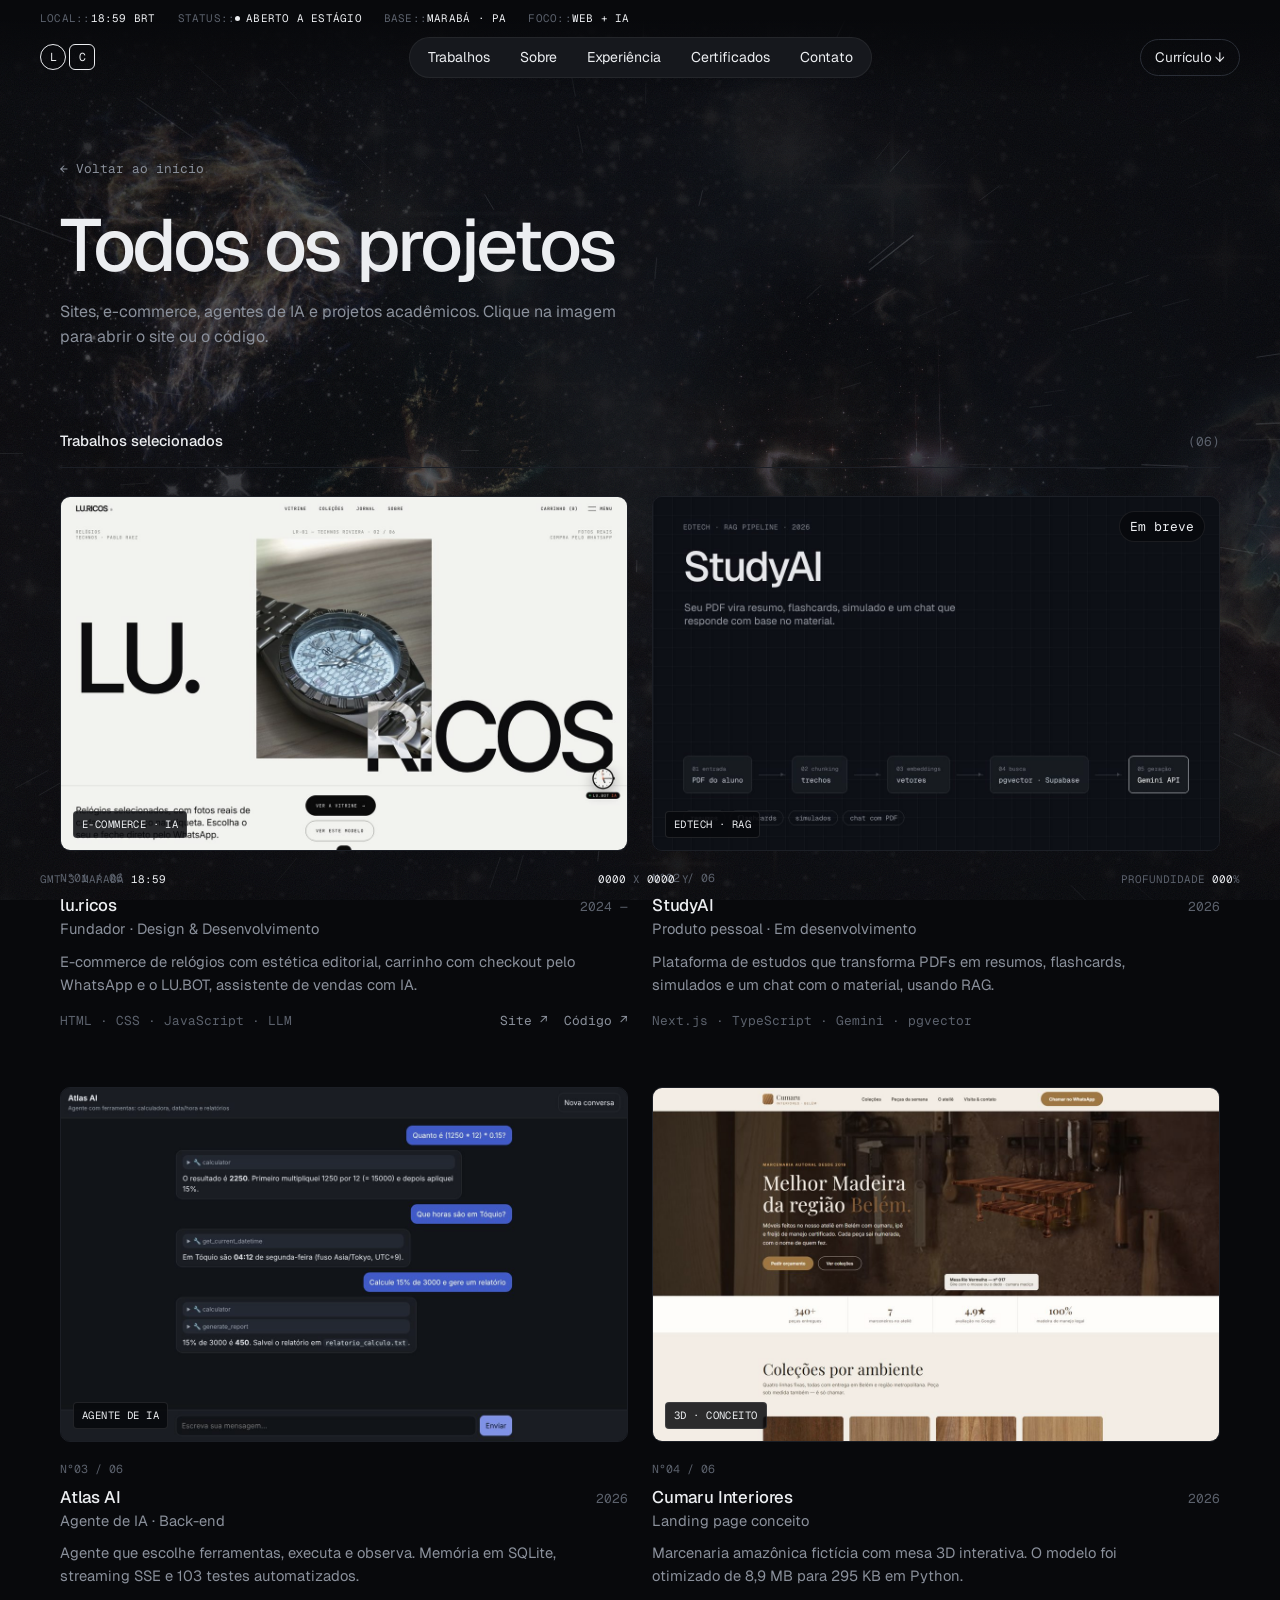
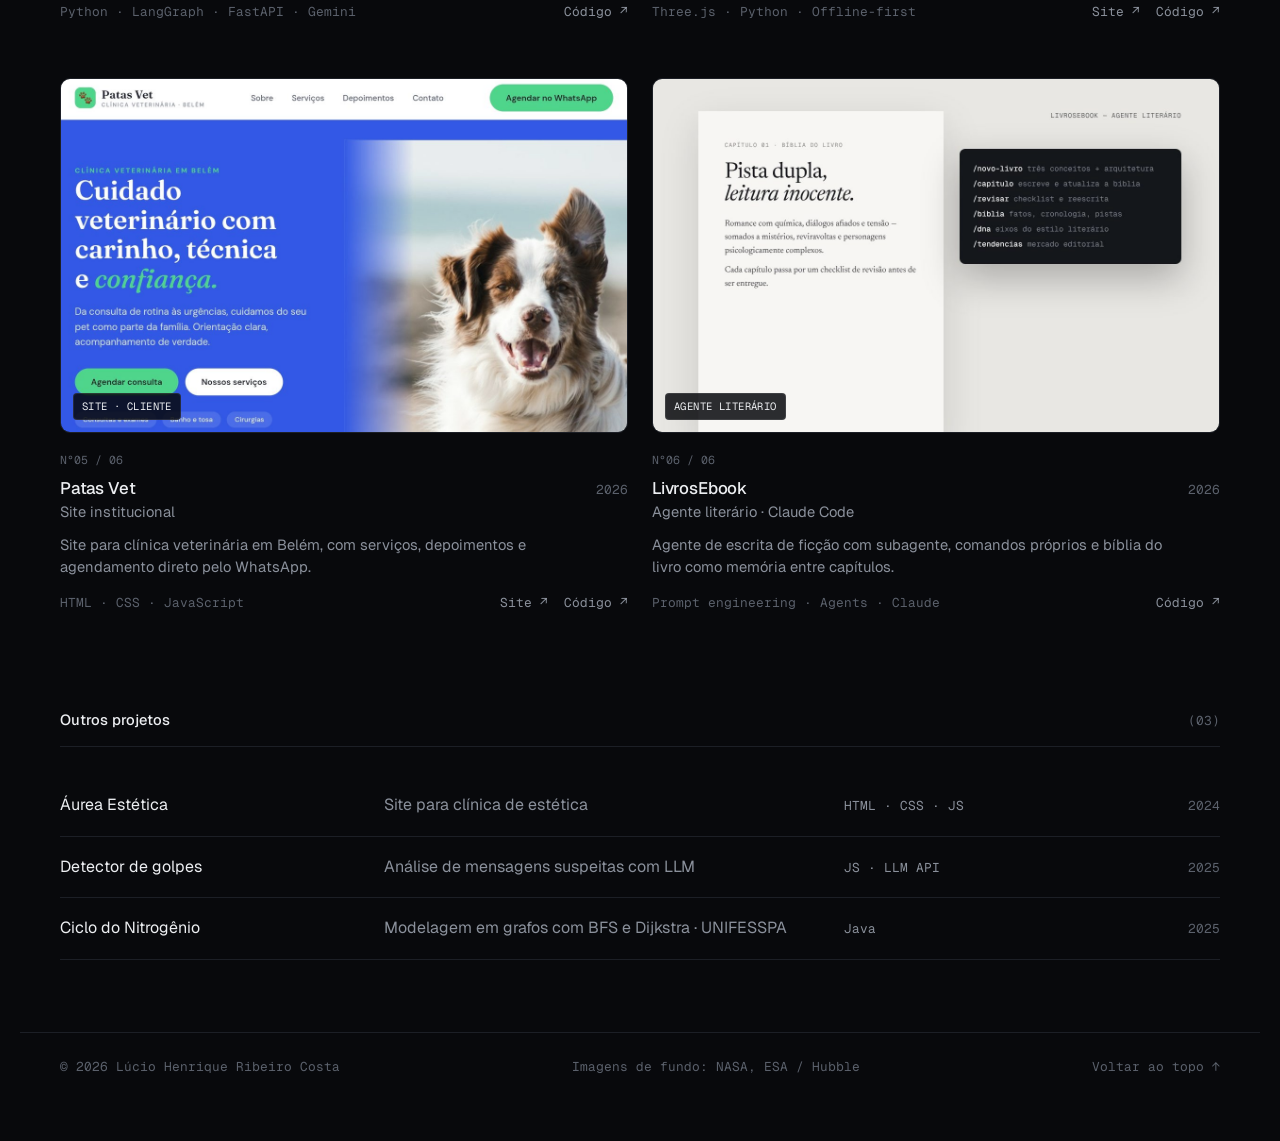
==== projetos.html @ 03fef36a "Vitrine de trabalhos em profundidade, página Todos os projetos e Sobre mais pessoal A seção de traba" ====
<!doctype html>
<html lang="pt-BR">
<head>
  <meta charset="utf-8" />
  <meta name="viewport" content="width=device-width, initial-scale=1" />
  <title>Todos os projetos — Lúcio Costa</title>
  <meta name="description" content="Todos os projetos de Lúcio Costa: sites, e-commerce, agentes de IA e projetos acadêmicos." />
  <meta property="og:title" content="Lúcio Costa — Desenvolvedor Web & IA" />
  <meta property="og:description" content="Produtos web com IA, de lojas virtuais a agentes inteligentes." />
  <meta property="og:image" content="assets/projects/luricos.jpg" />
  <meta name="theme-color" content="#08090c" />
  <link rel="icon" href="assets/favicon.svg" type="image/svg+xml" />
  <link rel="apple-touch-icon" href="assets/apple-touch-icon.png" />
  <link rel="preconnect" href="https://fonts.googleapis.com" />
  <link rel="preconnect" href="https://fonts.gstatic.com" crossorigin />
  <link href="https://fonts.googleapis.com/css2?family=Geist:wght@400;500;600&family=Geist+Mono:wght@400;500&display=swap" rel="stylesheet" />
  <link rel="stylesheet" href="style.css" />
</head>
<body>
  <div class="sky" aria-hidden="true">
    <canvas id="stars"></canvas>
    <div class="space" id="space"></div>
    <div class="veil"></div>
    <div class="grain"></div>
  </div>

  <header class="top">
    <div class="hud-bar mono" aria-hidden="true">
      <span><i>LOCAL::</i><b class="js-clock">--:--</b> BRT</span>
      <span><i>STATUS::</i><b>ABERTO A ESTÁGIO</b></span>
      <span class="hide-sm"><i>BASE::</i><b>MARABÁ · PA</b></span>
      <span class="hide-sm"><i>FOCO::</i><b>WEB + IA</b></span>
    </div>
    <div class="top-row">
      <a href="index.html" class="brand" aria-label="Lúcio Costa, início"><span>L</span><span>C</span></a>
      <nav class="nav" aria-label="Principal">
        <a href="index.html#trabalhos" data-roll="Trabalhos">Trabalhos</a>
        <a href="index.html#sobre" data-roll="Sobre">Sobre</a>
        <a href="index.html#experiencia" data-roll="Experiência">Experiência</a>
        <a href="index.html#certificados" data-roll="Certificados">Certificados</a>
        <a href="index.html#contato" data-roll="Contato">Contato</a>
      </nav>
      <a class="cta-pill" href="assets/curriculo-lucio-costa.pdf" download>Currículo ↓</a>
      <button class="menu-btn" aria-label="Abrir menu" aria-expanded="false"><span></span><span></span></button>
    </div>
  </header>

  <div class="hud-foot mono" aria-hidden="true">
    <span>GMT-3 MARABÁ <b class="js-clock">--:--</b></span>
    <span><b id="cx">0000</b> X <b id="cy">0000</b> Y</span>
    <span>PROFUNDIDADE <b id="depth">000</b>%</span>
  </div>

  <main id="topo">
    <section class="wrap page-head">
      <a class="back mono" href="index.html#trabalhos">← Voltar ao início</a>
      <h1 class="page-title" data-scramble>Todos os projetos</h1>
      <p class="page-intro">Sites, e-commerce, agentes de IA e projetos acadêmicos. Clique na imagem para abrir o site ou o código.</p>
    </section>

    <section class="wrap section">
      <div class="label"><h2 data-scramble>Trabalhos selecionados</h2><span class="mono count" id="work-count"></span></div>
      <div class="work" id="work"></div>

      <div class="label sub"><h2 data-scramble>Outros projetos</h2><span class="mono count" id="other-count"></span></div>
      <ul class="rows" id="other"></ul>
    </section>
  </main>

  <footer class="wrap footer mono">
    <span>© <span id="year"></span> Lúcio Henrique Ribeiro Costa</span>
    <span>Imagens de fundo: NASA, ESA / Hubble</span>
    <a href="#topo">Voltar ao topo ↑</a>
  </footer>

  <div class="cursor mono" aria-hidden="true">Ver projeto ↗</div>

  <script src="icons.js"></script>
  <script src="data.js"></script>
  <script src="script.js"></script>
</body>
</html>
---- style.css ----
:root {
  --bg: #08090c;
  --surface: #0f1116;
  --line: #1c1f26;
  --line-2: #2a2e37;
  --text: #eceef1;
  --muted: #8a909b;
  --dim: #5b616c;
  --sans: "Geist", "Inter", system-ui, sans-serif;
  --mono: "Geist Mono", ui-monospace, monospace;
  --wrap: 1240px;
  --pad: clamp(16px, 4vw, 40px);
  --ease: cubic-bezier(0.2, 0.7, 0.2, 1);
}

* { box-sizing: border-box; margin: 0; padding: 0; }
html { scroll-behavior: smooth; overflow-x: clip; }
body {
  background: var(--bg);
  color: var(--text);
  font-family: var(--sans);
  font-size: 16px;
  line-height: 1.55;
  -webkit-font-smoothing: antialiased;
  text-rendering: optimizeLegibility;
}
img { display: block; max-width: 100%; }
a { color: inherit; text-decoration: none; }
button { font: inherit; color: inherit; background: none; border: 0; cursor: pointer; }
ul { list-style: none; }
::selection { background: var(--text); color: var(--bg); }
:focus-visible { outline: 1px solid var(--text); outline-offset: 4px; border-radius: 4px; }

.mono { font-family: var(--mono); font-size: 0.8rem; letter-spacing: 0; }
.muted { color: var(--muted); }
.wrap { width: 100%; max-width: var(--wrap); margin: 0 auto; padding-left: var(--pad); padding-right: var(--pad); }

/* ---------- Fundo: nebulosa NASA + estrelas ---------- */
.sky { position: fixed; inset: 0; z-index: -1; pointer-events: none; contain: strict; transform: translateZ(0); }
.space { position: absolute; inset: 0; overflow: hidden; }
.space img {
  position: absolute; left: 0; top: 0; max-width: none; opacity: 0;
  transform-origin: 0 0; will-change: transform, opacity; backface-visibility: hidden;
  -webkit-mask-image: radial-gradient(closest-side, #000 45%, transparent 100%);
  mask-image: radial-gradient(closest-side, #000 45%, transparent 100%);
}
.space img.full { -webkit-mask-image: none; mask-image: none; }
.veil {
  position: absolute; inset: 0;
  background:
    radial-gradient(ellipse 120% 90% at 50% 50%, transparent 30%, rgba(8, 9, 12, 0.7) 100%),
    rgba(8, 9, 12, 0.42);
}
#stars { position: absolute; inset: 0; width: 100%; height: 100%; }

/* ---------- Topo (HUD + navegação em pílula) ---------- */
.top {
  position: sticky; top: 0; z-index: 40;
  padding: 10px var(--pad) 14px;
  background: linear-gradient(var(--bg) 20%, rgba(8, 9, 12, 0));
  transition: background 0.3s;
}
.top.scrolled { background: rgba(8, 9, 12, 0.94); border-bottom: 1px solid var(--line); }
.hud-bar { display: flex; gap: 22px; font-size: 0.68rem; letter-spacing: 0.02em; margin-bottom: 10px; }
.hud-bar i, .hud-foot i { font-style: normal; color: var(--dim); }
.hud-bar b, .hud-foot b { font-weight: 400; color: var(--text); }
.hud-bar span:nth-child(2) b::before { content: ""; display: inline-block; width: 5px; height: 5px; border-radius: 50%; background: var(--text); margin-right: 6px; vertical-align: 1px; animation: hud-pulse 2s infinite; }
@keyframes hud-pulse { 50% { opacity: 0.25; } }
.top-row { display: grid; grid-template-columns: 1fr auto 1fr; align-items: center; }
.brand { display: inline-flex; gap: 3px; justify-self: start; }
.brand span {
  width: 26px; height: 26px; display: grid; place-items: center; border: 1px solid var(--text); border-radius: 50%;
  font-family: var(--mono); font-size: 0.72rem; transition: background 0.25s, color 0.25s;
}
.brand span:last-child { border-radius: 6px; }
.brand:hover span { background: var(--text); color: var(--bg); }
.nav {
  display: flex; gap: 2px; padding: 4px; border-radius: 999px;
  background: #16181d; border: 1px solid rgba(247, 247, 247, 0.06); font-size: 0.88rem;
}
.nav a {
  position: relative; display: block; overflow: hidden; padding: 7px 14px; border-radius: 999px; line-height: 1.2;
  color: var(--text); transition: opacity 0.25s, background 0.25s;
}
.nav a.active { background: rgba(247, 247, 247, 0.08); }
/* outros links esmaecem; o texto rola para cima no hover */
@media (hover: hover) and (pointer: fine) {
  .nav:hover a:not(:hover) { opacity: 0.4; }
  .nav a::after {
    content: attr(data-roll); position: absolute; left: 14px; top: 100%; transition: transform 0.35s var(--ease);
  }
  .nav a > span { display: inline-block; transition: transform 0.35s var(--ease); }
  .nav a:hover > span { transform: translateY(-140%); }
  .nav a:hover::after { transform: translateY(-136%); }
}
.cta-pill {
  justify-self: end; font-size: 0.85rem; padding: 7px 14px; border-radius: 999px;
  border: 1px solid var(--line-2); color: var(--text); transition: transform 0.2s cubic-bezier(.5, 1, .89, 1), background 0.2s, color 0.2s;
}
.cta-pill:hover { background: var(--text); color: var(--bg); }
.cta-pill:active { transform: scale(0.97); }
.menu-btn { display: none; justify-self: end; width: 32px; height: 32px; position: relative; }
.menu-btn span { position: absolute; left: 6px; right: 6px; height: 1px; background: var(--text); transition: transform 0.3s var(--ease); }
.menu-btn span:first-child { top: 12px; } .menu-btn span:last-child { top: 19px; }
.menu-open .menu-btn span:first-child { transform: translateY(3.5px) rotate(45deg); }
.menu-open .menu-btn span:last-child { transform: translateY(-3.5px) rotate(-45deg); }

/* Rodapé HUD fixo: relógio, posição do cursor, profundidade do scroll */
.hud-foot {
  position: fixed; left: 0; right: 0; bottom: 0; z-index: 30; pointer-events: none;
  display: flex; justify-content: space-between; padding: 12px var(--pad);
  font-size: 0.68rem; color: var(--dim);
}
.hud-foot b { font-variant-numeric: tabular-nums; }

/* Grão de filme */
.grain {
  position: absolute; inset: -10%; opacity: 0.06; pointer-events: none; will-change: transform;
  background-image: url("data:image/svg+xml,%3Csvg xmlns='http://www.w3.org/2000/svg' width='160' height='160'%3E%3Cfilter id='n'%3E%3CfeTurbulence type='fractalNoise' baseFrequency='.85' numOctaves='2' stitchTiles='stitch'/%3E%3C/filter%3E%3Crect width='100%25' height='100%25' filter='url(%23n)'/%3E%3C/svg%3E");
  animation: grain-jump 0.9s steps(6) infinite;
}
@keyframes grain-jump {
  0% { transform: translate(0, 0); } 20% { transform: translate(-4%, 3%); } 40% { transform: translate(3%, -4%); }
  60% { transform: translate(-2%, 5%); } 80% { transform: translate(5%, 1%); } 100% { transform: translate(0, 0); }
}

/* ---------- Hero ---------- */
.hero {
  min-height: calc(100vh - 90px); display: grid; align-content: space-between;
  grid-template-columns: 1fr minmax(180px, 260px); grid-template-areas: "intro intro" "copy photo";
  column-gap: clamp(32px, 6vw, 96px); row-gap: 48px; padding-top: 24px; padding-bottom: 96px;
}
.hero-copy { grid-area: copy; align-self: end; }
.hero-photo {
  grid-area: photo; align-self: end; position: relative; margin: 0;
  aspect-ratio: 4 / 5; border-radius: 10px; overflow: hidden; border: 1px solid var(--line-2); background: var(--surface);
}
.hero-photo img { width: 100%; height: 100%; object-fit: cover; object-position: 50% 30%; transition: transform 1.2s var(--ease); }
.hero-photo:hover img { transform: scale(1.03); }
.hero-photo figcaption {
  position: absolute; left: 0; right: 0; bottom: 0; display: flex; justify-content: space-between;
  padding: 28px 14px 12px; font-size: 0.66rem; letter-spacing: 0.04em; color: var(--text);
  background: linear-gradient(transparent, rgba(8, 9, 12, 0.75));
}
.eyebrow { color: var(--muted); margin-bottom: 28px; }
.intro { grid-area: intro; display: grid; grid-template-columns: 1fr 1fr 1.4fr; gap: 24px; padding-top: 24px; font-size: 0.78rem; line-height: 1.6; color: var(--muted); }
.intro p:first-child { color: var(--text); }
.hero-title {
  font-size: clamp(2.1rem, 5vw, 4.1rem); line-height: 1.06; letter-spacing: -0.035em; font-weight: 500;
  max-width: 17ch;
}
.hero-title .muted { display: inline; }
.hero-meta { display: flex; flex-wrap: wrap; align-items: center; gap: 10px 28px; margin-top: 44px; font-size: 0.92rem; }
.hero-meta a { color: var(--muted); transition: color 0.2s; }
.hero-meta a:hover { color: var(--text); }
.status { display: inline-flex; align-items: center; gap: 10px; }
.status i { width: 7px; height: 7px; border-radius: 50%; background: var(--text); box-shadow: 0 0 0 0 rgba(236, 238, 241, 0.5); animation: ping 2.4s infinite; }
@keyframes ping { 70% { box-shadow: 0 0 0 8px rgba(236, 238, 241, 0); } 100% { box-shadow: 0 0 0 0 rgba(236, 238, 241, 0); } }

/* ---------- Vitrine de trabalhos (scroll em profundidade) ---------- */
.showcase { padding-top: 72px; }
.label-link { color: var(--muted); transition: color 0.2s; }
.label-link:hover { color: var(--text); }
.sc-track { position: relative; height: calc(var(--n, 6) * 75vh + 25vh); }
.sc-stage {
  position: sticky; top: 0; height: 100vh; height: 100svh; overflow: hidden;
  display: grid; grid-template-rows: 1fr auto auto; padding: 96px 0 56px;
}
.sc-cards { position: relative; perspective: 1400px; perspective-origin: 50% 45%; min-height: 0; }
.sc-card {
  position: absolute; left: 50%; top: 50%; display: block;
  width: min(64vw, 900px, calc((100svh - 430px) * 1.6)); aspect-ratio: 16 / 10;
  border-radius: 12px; overflow: hidden; border: 1px solid var(--line-2); background: var(--surface);
  box-shadow: 0 40px 80px -30px rgba(0, 0, 0, 0.8);
  will-change: transform, opacity; backface-visibility: hidden; transform-style: preserve-3d;
}
.sc-card img { width: 100%; height: 100%; object-fit: cover; }
.sc-card .chip {
  position: absolute; left: 12px; bottom: 12px; padding: 4px 8px; border-radius: 4px; font-size: 0.66rem; letter-spacing: 0.04em;
  background: rgba(8, 9, 12, 0.85); color: var(--text); border: 1px solid rgba(255, 255, 255, 0.1);
}
.sc-card .badge {
  position: absolute; right: 12px; top: 12px; padding: 5px 10px; border-radius: 999px;
  background: rgba(8, 9, 12, 0.85); border: 1px solid rgba(255, 255, 255, 0.08); color: var(--text);
}
.sc-card[data-cursor] { cursor: none; }
.sc-info { display: grid; justify-items: center; text-align: center; gap: 6px; padding-top: 28px; max-width: 640px; }
.sc-info.swap > * { animation: sc-in 0.55s var(--ease) both; }
.sc-info.swap > :nth-child(2) { animation-delay: 0.04s; }
.sc-info.swap > :nth-child(3) { animation-delay: 0.08s; }
.sc-info.swap > :nth-child(4) { animation-delay: 0.12s; }
.sc-info.swap > :nth-child(5) { animation-delay: 0.16s; }
@keyframes sc-in { from { opacity: 0; transform: translateY(10px); } }
.sc-index { color: var(--dim); font-size: 0.72rem; }
.sc-title { font-size: clamp(1.6rem, 3.4vw, 2.4rem); font-weight: 500; letter-spacing: -0.03em; line-height: 1.1; }
.sc-role { color: var(--muted); font-size: 0.95rem; }
.sc-desc { color: var(--muted); font-size: 0.92rem; max-width: 52ch; }
.sc-foot { display: flex; flex-wrap: wrap; justify-content: center; gap: 8px 20px; margin-top: 6px; }
.sc-tags { color: var(--dim); }
.sc-bar { display: grid; grid-template-columns: 1fr auto 1fr; align-items: center; gap: 16px; padding-top: 24px; }
.sc-count { color: var(--dim); }
.sc-count b { color: var(--text); font-weight: 400; }
.sc-dots { display: flex; gap: 8px; }
.sc-dots button { width: 22px; height: 3px; border-radius: 2px; background: var(--line-2); transition: background 0.3s, width 0.3s var(--ease); }
.sc-dots button[aria-selected="true"] { background: var(--text); width: 36px; }
.sc-dots button:hover { background: var(--muted); }
.sc-all {
  justify-self: end; display: inline-flex; align-items: center; gap: 8px; padding: 10px 18px; border-radius: 999px;
  background: var(--text); color: var(--bg); font-size: 0.88rem; font-weight: 500;
  transition: transform 0.2s cubic-bezier(.5, 1, .89, 1), background 0.2s;
}
.sc-all:hover { background: #fff; }
.sc-all:hover span { transform: translateX(3px); }
.sc-all span { transition: transform 0.25s var(--ease); }
.sc-all:active { transform: scale(0.97); }

/* ---------- Página Todos os projetos ---------- */
.page-head { padding-top: 64px; padding-bottom: 8px; }
.back { color: var(--muted); transition: color 0.2s; }
.back:hover { color: var(--text); }
.page-title { font-size: clamp(2.4rem, 6vw, 4.6rem); font-weight: 500; letter-spacing: -0.04em; line-height: 1; margin: 28px 0 18px; }
.page-intro { color: var(--muted); max-width: 52ch; }

/* ---------- Seções ---------- */
.section { padding-top: 72px; padding-bottom: 72px; }
.label { display: flex; justify-content: space-between; align-items: baseline; padding-bottom: 14px; border-bottom: 1px solid var(--line); margin-bottom: 28px; }
.label h2 { font-size: 0.92rem; font-weight: 500; }
.label .count { color: var(--dim); }
.label.sub { margin-top: 96px; }

/* ---------- Trabalhos ---------- */
.work { display: grid; grid-template-columns: repeat(2, 1fr); gap: 56px 24px; }
.project { display: block; }
.thumb[data-cursor] { cursor: none; }

.thumb {
  position: relative; display: block; aspect-ratio: 16 / 10; overflow: hidden; border-radius: 10px;
  background: var(--surface); border: 1px solid var(--line);
}
.thumb img { width: 100%; height: 100%; object-fit: cover; transition: transform 0.9s var(--ease), filter 0.6s; filter: saturate(0.85); }
.project:hover .thumb img { transform: scale(1.035); filter: saturate(1); }
.thumb .badge {
  position: absolute; right: 14px; top: 14px; padding: 5px 10px; border-radius: 999px;
  background: rgba(8, 9, 12, 0.85);
  border: 1px solid rgba(255, 255, 255, 0.08); color: var(--text);
}
.p-head { display: flex; justify-content: space-between; align-items: baseline; gap: 16px; margin-top: 18px; }
.p-index { display: block; color: var(--dim); font-size: 0.72rem; margin-top: 18px; }
.p-index + .p-head { margin-top: 6px; }
.p-head h3 { font-size: 1.05rem; font-weight: 500; letter-spacing: -0.01em; }
.p-head .mono { color: var(--dim); white-space: nowrap; }
.p-role { color: var(--muted); font-size: 0.92rem; }
.p-desc { color: var(--muted); font-size: 0.92rem; margin-top: 10px; max-width: 52ch; }
.thumb .chip {
  position: absolute; left: 12px; bottom: 12px; padding: 4px 8px; border-radius: 4px; font-size: 0.66rem; letter-spacing: 0.04em;
  background: rgba(8, 9, 12, 0.85); color: var(--text); border: 1px solid rgba(255, 255, 255, 0.1);
}
.p-foot { display: flex; flex-wrap: wrap; justify-content: space-between; gap: 10px; margin-top: 14px; }
.p-tags { color: var(--dim); }
.p-links { display: flex; gap: 16px; }
.p-links a { color: var(--muted); transition: color 0.2s; cursor: pointer; }
.p-links a:hover { color: var(--text); }

/* Cursor que acompanha o mouse nas miniaturas */
.cursor {
  position: fixed; left: 0; top: 0; z-index: 60; pointer-events: none;
  padding: 8px 14px; border-radius: 999px; background: var(--text); color: var(--bg);
  transform: translate(-50%, -50%) scale(0.4); opacity: 0; transition: opacity 0.2s, transform 0.25s var(--ease);
}
.cursor.on { opacity: 1; transform: translate(-50%, -50%) scale(1); }

/* ---------- Listas em linhas ---------- */
.rows li { border-bottom: 1px solid var(--line); }
.row {
  display: grid; grid-template-columns: 1.1fr 1.6fr 1fr 80px; gap: 24px; align-items: baseline;
  padding: 18px 0; transition: padding 0.3s var(--ease), color 0.2s;
}
.row > :not(:first-child) { color: var(--muted); }
.row .mono:last-child { text-align: right; color: var(--dim); }
.rows li:hover .row { padding-left: 10px; }
.rows li:hover .row > :first-child { color: #fff; }

.timeline .row { grid-template-columns: 160px 1.4fr 1fr; }
.timeline .row > :first-child { color: var(--dim); }
.timeline .row > :nth-child(2) { color: var(--text); }
.timeline .row > :last-child { text-align: right; }
.timeline li.open .row > :nth-child(2) { color: var(--muted); }
.timeline li.open { border-bottom-style: dashed; border-bottom-color: var(--line-2); }
.timeline li.open .row > :first-child::before { content: ""; display: inline-block; width: 6px; height: 6px; margin-right: 10px; border-radius: 50%; border: 1px solid var(--text); vertical-align: 1px; }

/* ---------- Sobre ---------- */
.about-grid { display: grid; grid-template-columns: 5fr 7fr; gap: clamp(32px, 6vw, 96px); align-items: start; }
.about-photo { position: sticky; top: 96px; border-radius: 10px; overflow: hidden; border: 1px solid var(--line); aspect-ratio: 4 / 5; }
.about-photo img { width: 100%; height: 100%; object-fit: cover; object-position: 50% 18%; transition: transform 1s var(--ease); }
.about-photo:hover img { transform: scale(1.02); }
.about-text p { color: var(--muted); max-width: 58ch; }
.about-text p + p { margin-top: 16px; }
.about-text .lede { color: var(--text); font-size: clamp(1.3rem, 2.4vw, 1.75rem); line-height: 1.3; letter-spacing: -0.02em; margin-bottom: 28px; max-width: 26ch; }
.stack { display: grid; gap: 36px; }
.stack-group { display: grid; grid-template-columns: 200px 1fr; gap: 24px; align-items: start; }
.stack-group h3 { font-family: var(--mono); font-size: 0.8rem; font-weight: 400; color: var(--dim); padding-top: 14px; }
.tools { display: grid; grid-template-columns: repeat(auto-fill, minmax(150px, 1fr)); gap: 10px; }
.tool {
  display: flex; align-items: center; gap: 12px; padding: 12px 14px; border-radius: 10px;
  border: 1px solid var(--line); background: rgba(15, 17, 22, 0.85);
  font-size: 0.9rem; line-height: 1.25; transition: border-color 0.25s, transform 0.25s var(--ease), background 0.25s;
}
.tool:hover { border-color: var(--line-2); background: rgba(22, 25, 32, 0.8); transform: translateY(-2px); }
.tool svg { width: 22px; height: 22px; flex: none; color: var(--c, var(--text)); }
.tool svg[stroke] { color: var(--muted); }
.tool:hover svg[stroke] { color: var(--text); }

/* ---------- Fora do código ---------- */
.life-intro { display: grid; grid-template-columns: 5fr 7fr; gap: clamp(32px, 6vw, 96px); margin-bottom: 40px; }
.life-intro .lede { color: var(--text); font-size: clamp(1.3rem, 2.4vw, 1.75rem); line-height: 1.3; letter-spacing: -0.02em; max-width: 18ch; }
.life-text p { color: var(--muted); max-width: 58ch; }
.life-text p + p { margin-top: 14px; }
.hobbies { display: flex; flex-wrap: wrap; gap: 8px; margin-top: 24px; }
.hobbies li { padding: 5px 12px; border: 1px solid var(--line-2); border-radius: 999px; color: var(--text); font-size: 0.75rem; }
.life-grid { display: grid; grid-template-columns: repeat(12, 1fr); grid-auto-rows: clamp(220px, 26vw, 380px); gap: 16px; }
.life-card { position: relative; margin: 0; border-radius: 10px; overflow: hidden; border: 1px solid var(--line); background: var(--surface); }
.life-card img { width: 100%; height: 100%; object-fit: cover; transition: transform 1.1s var(--ease); }
.life-card:hover img { transform: scale(1.03); }
.life-card figcaption {
  position: absolute; left: 0; right: 0; bottom: 0; padding: 64px 16px 14px; font-size: 0.9rem; line-height: 1.35;
  background: linear-gradient(rgba(8, 9, 12, 0), rgba(8, 9, 12, 0.7) 45%, rgba(8, 9, 12, 0.92));
  text-shadow: 0 1px 8px rgba(0, 0, 0, 0.5);
}
.life-card figcaption .mono { display: block; font-size: 0.66rem; letter-spacing: 0.04em; color: #b9bec7; margin-bottom: 4px; }
.life-card.family { grid-column: span 7; }
.life-card.family img { object-position: 50% 35%; }
.life-card.volei { grid-column: span 5; }
.life-card.volei img { object-position: 40% 40%; }
.life-card.turma { grid-column: span 7; }
.life-card.turma img { object-position: 50% 62%; }
.life-quote {
  grid-column: span 5; margin: 0; padding: 48px 32px; border-radius: 10px; border: 1px solid var(--line);
  background: radial-gradient(ellipse at 50% 40%, #151922, rgba(15, 17, 22, 0.9) 70%);
  position: relative; overflow: hidden; display: grid; place-items: center; text-align: center;
}
.life-quote::before {
  content: "\201C"; position: absolute; left: 50%; top: -0.12em; transform: translateX(-50%);
  font-family: "Newsreader", Georgia, serif; font-style: italic; font-size: 13rem; line-height: 1;
  color: rgba(236, 238, 241, 0.06); pointer-events: none;
}
.life-quote .mono { position: absolute; top: 20px; left: 0; right: 0; font-size: 0.66rem; letter-spacing: 0.06em; color: var(--dim); }
.life-quote p {
  position: relative; font-family: "Newsreader", Georgia, serif; font-style: italic; font-weight: 400;
  font-size: clamp(1.6rem, 2.7vw, 2.45rem); line-height: 1.15; letter-spacing: -0.015em; max-width: 16ch;
}
.life-quote p em { display: block; margin-top: 0.3em; color: #fff; }
.t-logo { display: inline-block; width: 30px; height: 30px; border-radius: 50%; margin-right: 12px; vertical-align: -9px; }

/* ---------- Certificados ---------- */
.tabs { display: flex; gap: 24px; margin-bottom: 8px; }
.tab { color: var(--dim); padding: 6px 0; position: relative; transition: color 0.2s; }
.tab::after { content: ""; position: absolute; left: 0; right: 0; bottom: 0; height: 1px; background: var(--text); transform: scaleX(0); transform-origin: left; transition: transform 0.35s var(--ease); }
.tab:hover { color: var(--muted); }
.tab.active { color: var(--text); }
.tab.active::after { transform: scaleX(1); }
.tab sup { color: var(--dim); margin-left: 3px; }
.certs .row { grid-template-columns: 2fr 1fr 120px; animation: fade 0.4s var(--ease) both; }
.certs .row a { color: var(--text); }
.certs .row a:hover { text-decoration: underline; text-underline-offset: 4px; }
.certs li.empty { border-bottom-style: dashed; border-bottom-color: var(--line-2); }
.certs li.empty .row > * { color: var(--dim); }
@keyframes fade { from { opacity: 0; transform: translateY(6px); } }

/* ---------- Manifesto (as estrelas entram em dobra aqui) ---------- */
.manifesto { position: relative; min-height: 120vh; display: grid; place-items: center; padding: 120px var(--pad); text-align: center; }
.m-big { font-size: clamp(2.6rem, 9vw, 7.5rem); line-height: 0.95; letter-spacing: -0.04em; font-weight: 600; text-transform: uppercase; }
.m-notes { position: absolute; inset: 0; pointer-events: none; font-size: 0.82rem; color: var(--muted); text-align: left; }
.m-notes li { position: absolute; }
.m-notes li:nth-child(1) { left: 12%; top: 22%; }
.m-notes li:nth-child(2) { right: 10%; top: 38%; }
.m-notes li:nth-child(3) { left: 18%; bottom: 20%; }

/* ---------- Contato ---------- */
.contact { padding-top: 140px; padding-bottom: 120px; }
.contact-title { font-size: clamp(2rem, 5vw, 3.8rem); line-height: 1.06; letter-spacing: -0.035em; font-weight: 500; }
.mail { display: flex; flex-wrap: wrap; align-items: center; gap: 16px; margin-top: 44px; }
.mail-link { font-size: clamp(1.15rem, 2.6vw, 1.6rem); border-bottom: 1px solid var(--line-2); padding-bottom: 4px; transition: border-color 0.2s; }
.mail-link:hover { border-color: var(--text); }
.copy { color: var(--muted); border: 1px solid var(--line-2); border-radius: 999px; padding: 6px 14px; transition: 0.2s; }
.copy:hover { color: var(--text); border-color: var(--text); }
.socials { display: flex; gap: 28px; margin-top: 28px; font-size: 0.92rem; }
.socials a { color: var(--muted); transition: color 0.2s; }
.socials a:hover { color: var(--text); }

.footer { display: flex; flex-wrap: wrap; justify-content: space-between; gap: 12px; padding-top: 24px; padding-bottom: 64px; border-top: 1px solid var(--line); color: var(--dim); }
.footer a:hover { color: var(--text); }

/* ---------- Entrada ao rolar ---------- */
.reveal { opacity: 0; transform: translateY(18px); transition: opacity 0.9s var(--ease), transform 0.9s var(--ease); }
.reveal.in { opacity: 1; transform: none; }

/* ---------- Responsivo ---------- */
@media (max-width: 900px) {
  .top-row { grid-template-columns: 1fr auto; }
  .cta-pill { display: none; }
  .menu-btn { display: block; }
  .nav {
    position: fixed; inset: 84px 0 auto 0; flex-direction: column; gap: 0; padding: 8px var(--pad) 20px; border-radius: 0;
    background: rgba(8, 9, 12, 0.96); border: 0; border-bottom: 1px solid var(--line);
    opacity: 0; pointer-events: none; transform: translateY(-8px); transition: 0.25s var(--ease);
  }
  .nav a { padding: 14px 0; border-radius: 0; border-bottom: 1px solid var(--line); font-size: 1.05rem; color: var(--text); }
  .intro { grid-template-columns: 1fr 1fr; }
  .intro p:last-child { grid-column: 1 / -1; }
  .hud-foot span:nth-child(2) { display: none; }
  .menu-open .nav { opacity: 1; pointer-events: auto; transform: none; }
  .about-grid { grid-template-columns: 1fr; }
  .life-intro { grid-template-columns: 1fr; gap: 20px; }
  .life-grid { grid-template-columns: 1fr; grid-auto-rows: auto; }
  .life-card, .life-quote { grid-column: auto !important; }
  .life-card { aspect-ratio: 4 / 3; }
  .life-quote { min-height: 300px; padding: 56px 24px 40px; }
  .about-photo { position: relative; top: 0; max-width: 420px; }
  .row { grid-template-columns: 1fr 80px; gap: 4px 16px; }
  .row > :nth-child(2) { grid-column: 1 / -1; grid-row: 2; }
  .row > :nth-child(3) { display: none; }
  .row .mono:last-child { grid-column: 2; grid-row: 1; }
  .timeline .row { grid-template-columns: 1fr; gap: 2px; }
  .timeline .row > * { grid-column: auto !important; grid-row: auto !important; display: block !important; text-align: left !important; }
  .certs .row { grid-template-columns: 1fr; gap: 2px; }
  .certs .row > * { grid-column: auto !important; grid-row: auto !important; display: block !important; text-align: left !important; }
}
@media (max-width: 680px) {
  .work { grid-template-columns: 1fr; gap: 44px; }
  .sc-stage { padding: 84px 0 64px; grid-template-rows: auto auto auto; align-content: center; }
  .sc-cards { height: calc(min(86vw, (100svh - 420px) * 1.6) * 0.625 + 48px); }
  .sc-card { width: min(86vw, calc((100svh - 420px) * 1.6)); }
  .sc-info { padding-top: 22px; gap: 4px; }
  .sc-desc { display: -webkit-box; -webkit-line-clamp: 2; -webkit-box-orient: vertical; overflow: hidden; font-size: 0.86rem; }
  .sc-bar { grid-template-columns: auto 1fr; row-gap: 14px; }
  .sc-dots { justify-content: flex-end; }
  .sc-all { grid-column: 1 / -1; justify-self: stretch; justify-content: center; }
  .hero {
    min-height: 0; grid-template-columns: 92px 1fr; grid-template-areas: "photo intro" "copy copy";
    align-content: start; column-gap: 18px; row-gap: 32px; padding-top: 16px; padding-bottom: 64px;
  }
  .hero-photo { align-self: center; border-radius: 8px; }
  .hero-photo img { transform: scale(1.35); transform-origin: 50% 28%; }
  .hero-photo figcaption { display: none; }
  .intro { grid-template-columns: 1fr; gap: 12px; padding-top: 0; align-self: center; }
  .intro p:last-child { display: none; }
  .hero-meta { margin-top: 28px; }
  .hide-sm { display: none; }
  .hud-bar { gap: 14px; }
  .m-notes { position: static; display: grid; gap: 18px; margin-top: 48px; text-align: center; }
  .m-notes li { position: static; }
  .manifesto { min-height: 100vh; }
  .stack-group { grid-template-columns: 1fr; gap: 12px; }
  .stack-group h3 { padding-top: 0; }
  .tools { grid-template-columns: repeat(2, 1fr); }

}
@media (hover: none) { .cursor { display: none; } .thumb[data-cursor], .sc-card[data-cursor] { cursor: pointer; } }
@media (prefers-reduced-motion: reduce) {
  *, *::before, *::after { animation: none !important; transition: none !important; }
  .reveal { opacity: 1; transform: none; }
  html { scroll-behavior: auto; }
}
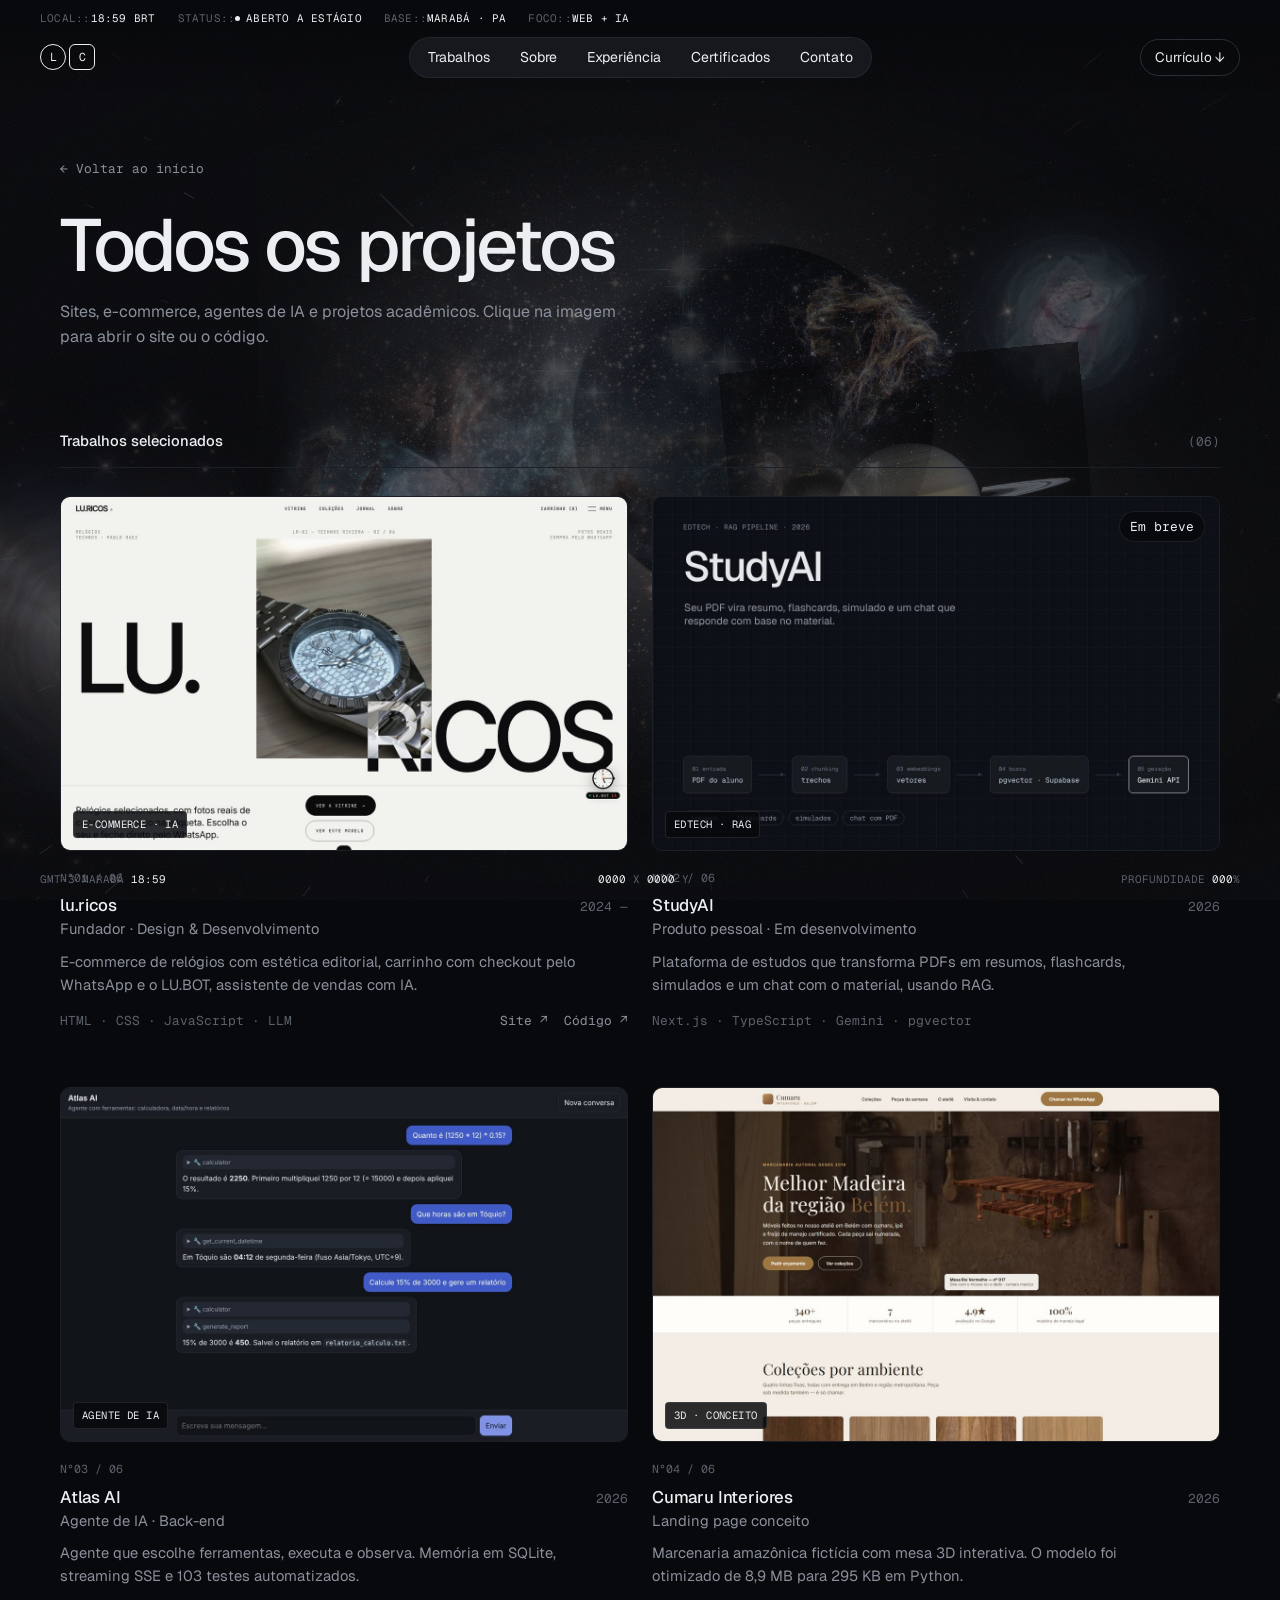
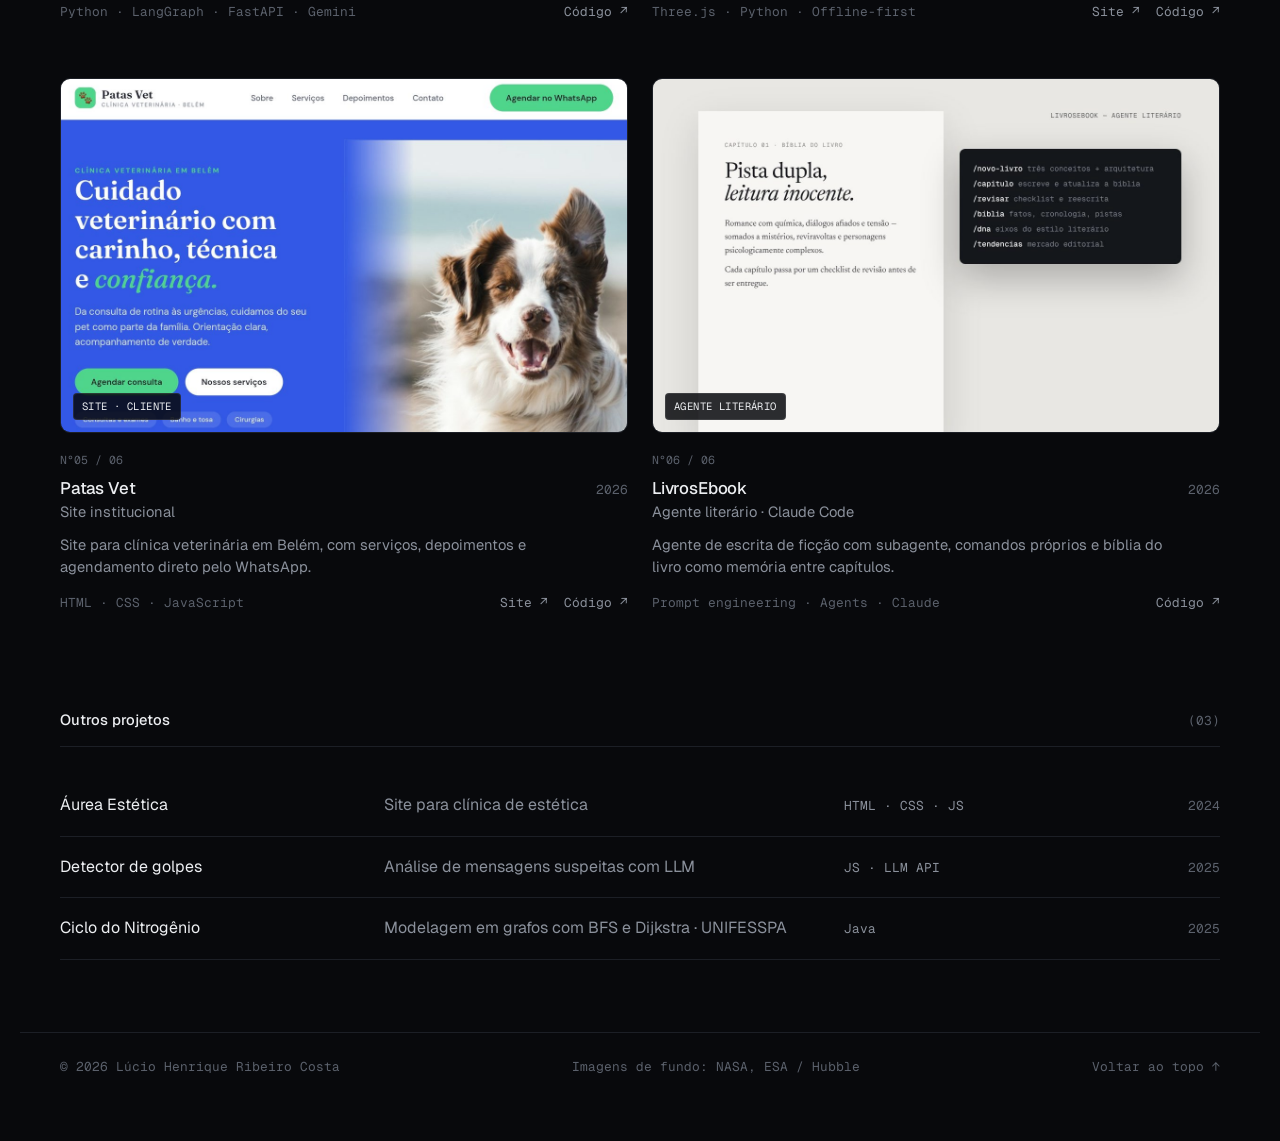
==== commit bdc9927a: "Evita página quebrada por cache após atualizações Adiciona ?v= aos arquivos CSS e JS no index e no p" ====
--- a/projetos.html
+++ b/projetos.html
@@ -14,7 +14,7 @@
   <link rel="preconnect" href="https://fonts.googleapis.com" />
   <link rel="preconnect" href="https://fonts.gstatic.com" crossorigin />
   <link href="https://fonts.googleapis.com/css2?family=Geist:wght@400;500;600&family=Geist+Mono:wght@400;500&display=swap" rel="stylesheet" />
-  <link rel="stylesheet" href="style.css" />
+  <link rel="stylesheet" href="style.css?v=20261115-6" />
 </head>
 <body>
   <div class="sky" aria-hidden="true">
@@ -75,8 +75,8 @@
 
   <div class="cursor mono" aria-hidden="true">Ver projeto ↗</div>
 
-  <script src="icons.js"></script>
-  <script src="data.js"></script>
-  <script src="script.js"></script>
+  <script src="icons.js?v=20261115-6"></script>
+  <script src="data.js?v=20261115-6"></script>
+  <script src="script.js?v=20261115-6"></script>
 </body>
 </html>
--- a/style.css
+++ b/style.css
@@ -40,7 +40,7 @@
 .space { position: absolute; inset: 0; overflow: hidden; }
 .space img {
   position: absolute; left: 0; top: 0; max-width: none; opacity: 0;
-  transform-origin: 0 0; will-change: transform, opacity; backface-visibility: hidden;
+  transform-origin: 50% 50%; will-change: transform, opacity; backface-visibility: hidden;
   -webkit-mask-image: radial-gradient(closest-side, #000 45%, transparent 100%);
   mask-image: radial-gradient(closest-side, #000 45%, transparent 100%);
 }
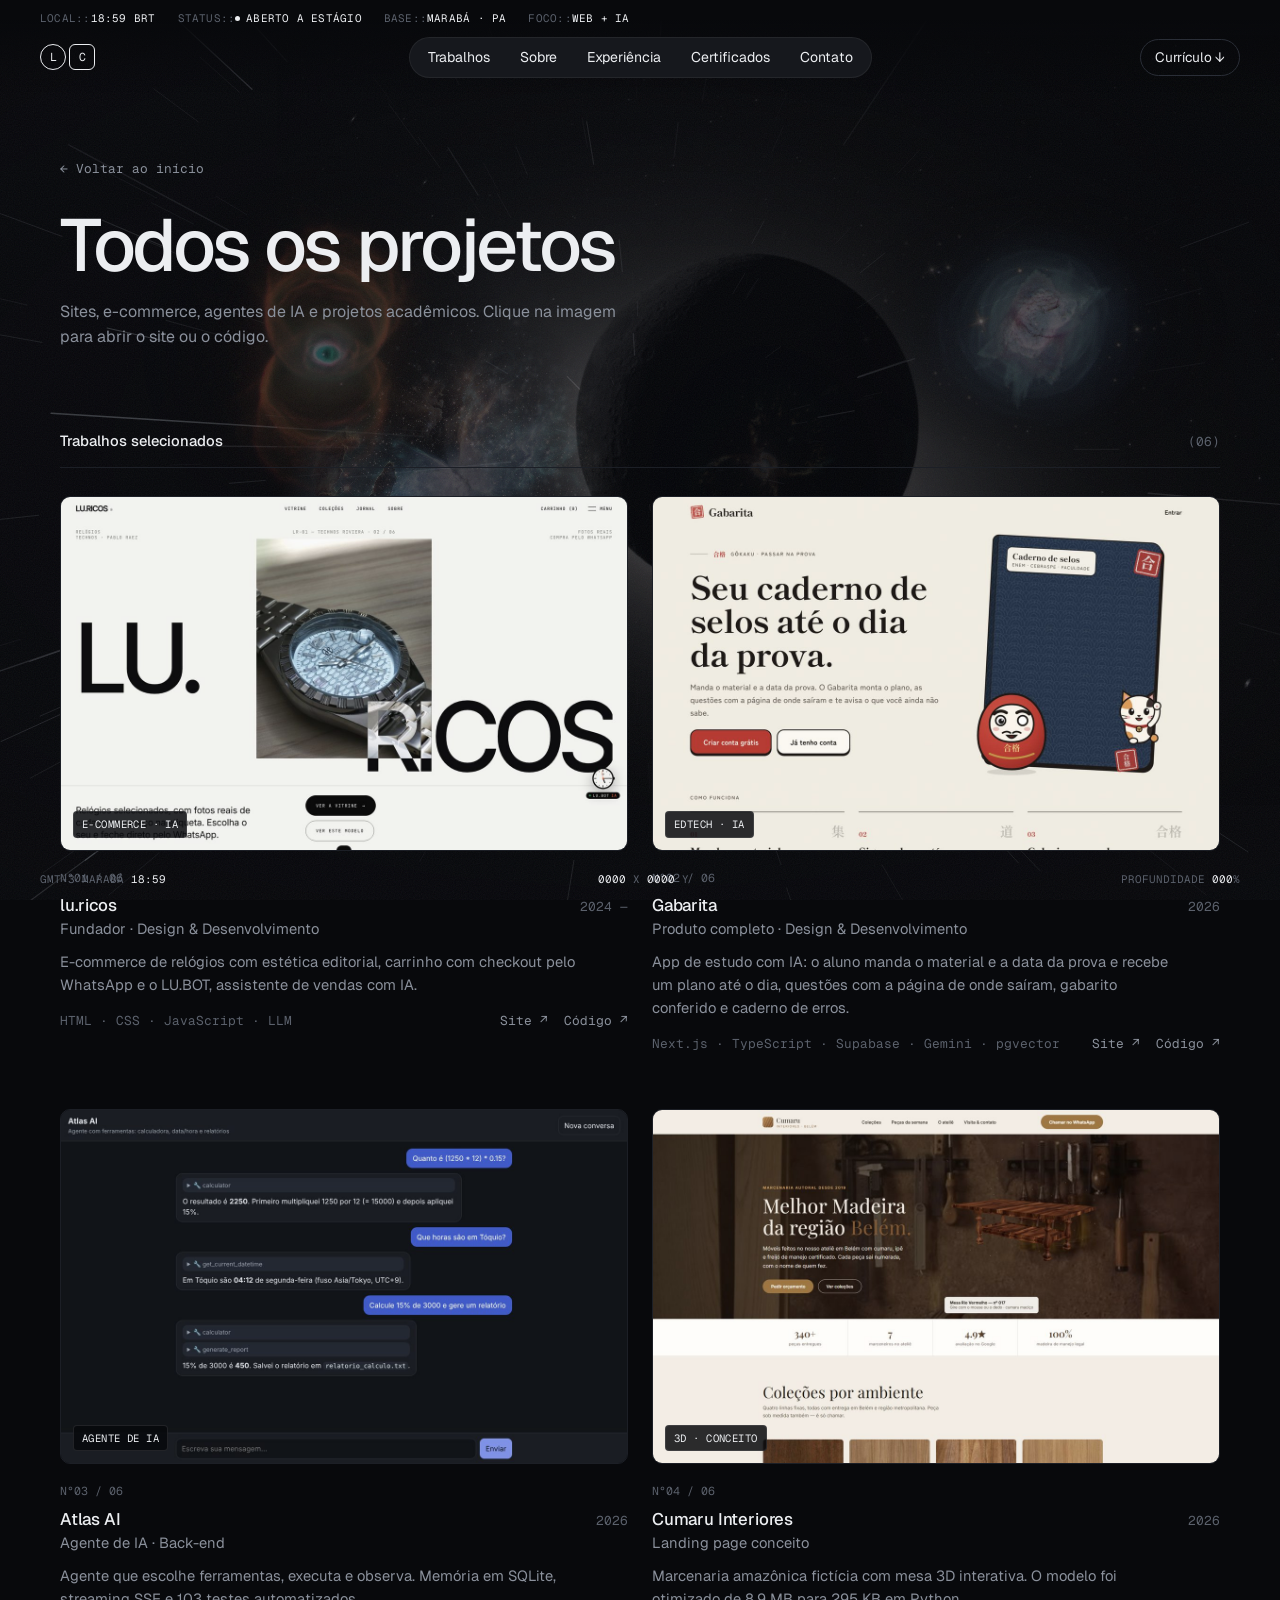
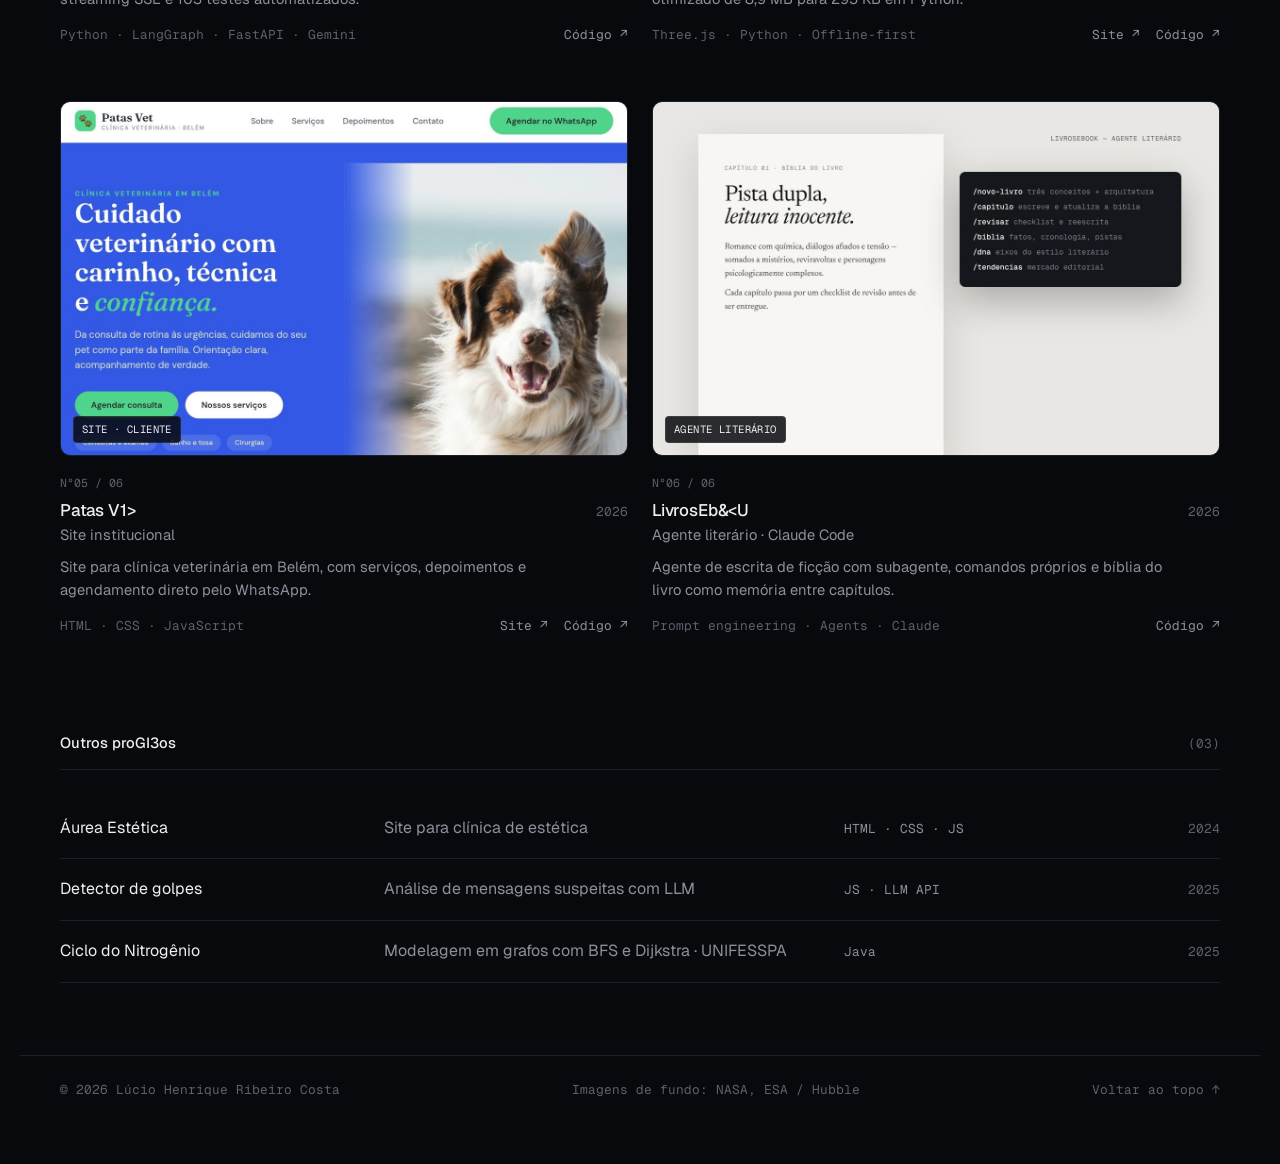
==== commit 865cfae5: "Gabarita no lugar do StudyAI Miniatura da página inicial do Gabarita, descrição, tecnologias e links" ====
--- a/projetos.html
+++ b/projetos.html
@@ -14,7 +14,7 @@
   <link rel="preconnect" href="https://fonts.googleapis.com" />
   <link rel="preconnect" href="https://fonts.gstatic.com" crossorigin />
   <link href="https://fonts.googleapis.com/css2?family=Geist:wght@400;500;600&family=Geist+Mono:wght@400;500&display=swap" rel="stylesheet" />
-  <link rel="stylesheet" href="style.css?v=20261115-6" />
+  <link rel="stylesheet" href="style.css?v=20261117-1" />
 </head>
 <body>
   <div class="sky" aria-hidden="true">
@@ -75,8 +75,8 @@
 
   <div class="cursor mono" aria-hidden="true">Ver projeto ↗</div>
 
-  <script src="icons.js?v=20261115-6"></script>
-  <script src="data.js?v=20261115-6"></script>
-  <script src="script.js?v=20261115-6"></script>
+  <script src="icons.js?v=20261117-1"></script>
+  <script src="data.js?v=20261117-1"></script>
+  <script src="script.js?v=20261117-1"></script>
 </body>
 </html>
--- a/style.css
+++ b/style.css
@@ -169,7 +169,7 @@
 .sc-cards { position: relative; perspective: 1400px; perspective-origin: 50% 45%; min-height: 0; }
 .sc-card {
   position: absolute; left: 50%; top: 50%; display: block;
-  width: min(64vw, 900px, calc((100svh - 430px) * 1.6)); aspect-ratio: 16 / 10;
+  width: min(62vw, 880px, calc((100svh - 480px) * 1.6)); aspect-ratio: 16 / 10;
   border-radius: 12px; overflow: hidden; border: 1px solid var(--line-2); background: var(--surface);
   box-shadow: 0 40px 80px -30px rgba(0, 0, 0, 0.8);
   will-change: transform, opacity; backface-visibility: hidden; transform-style: preserve-3d;
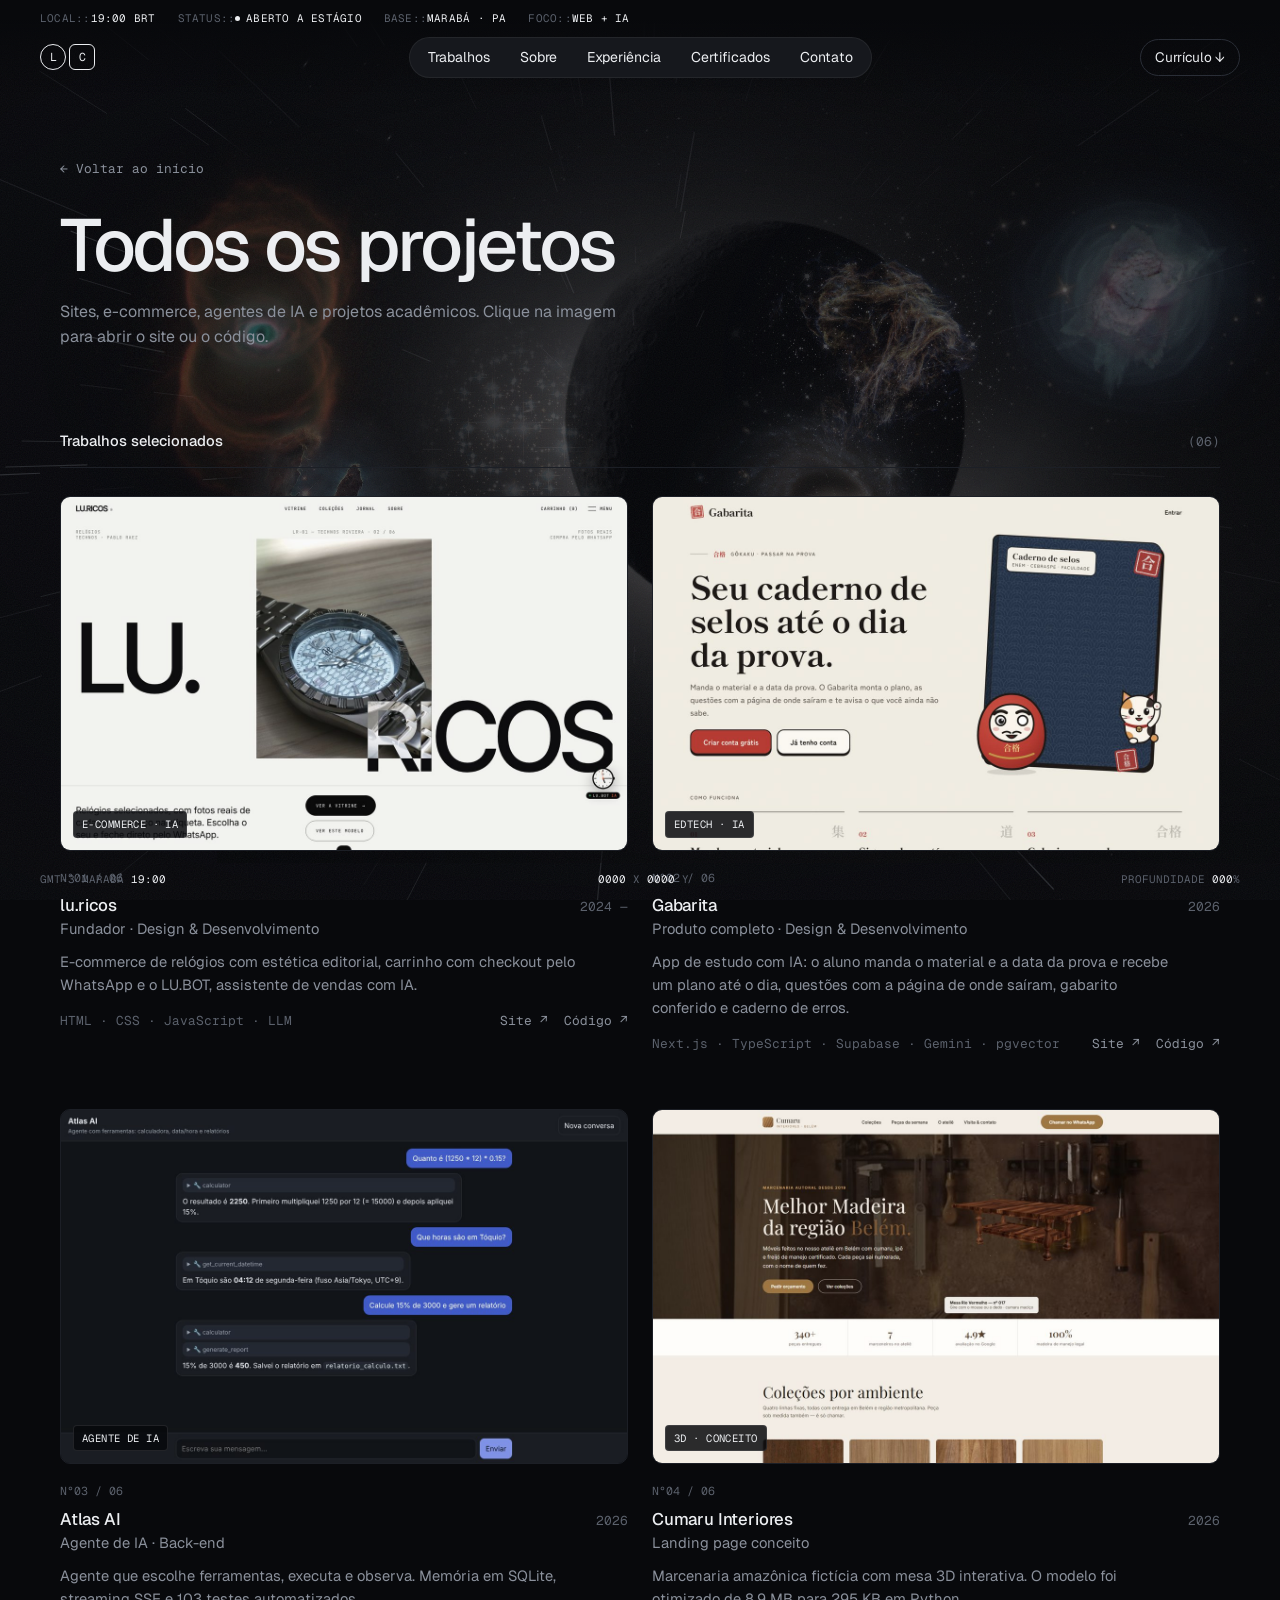
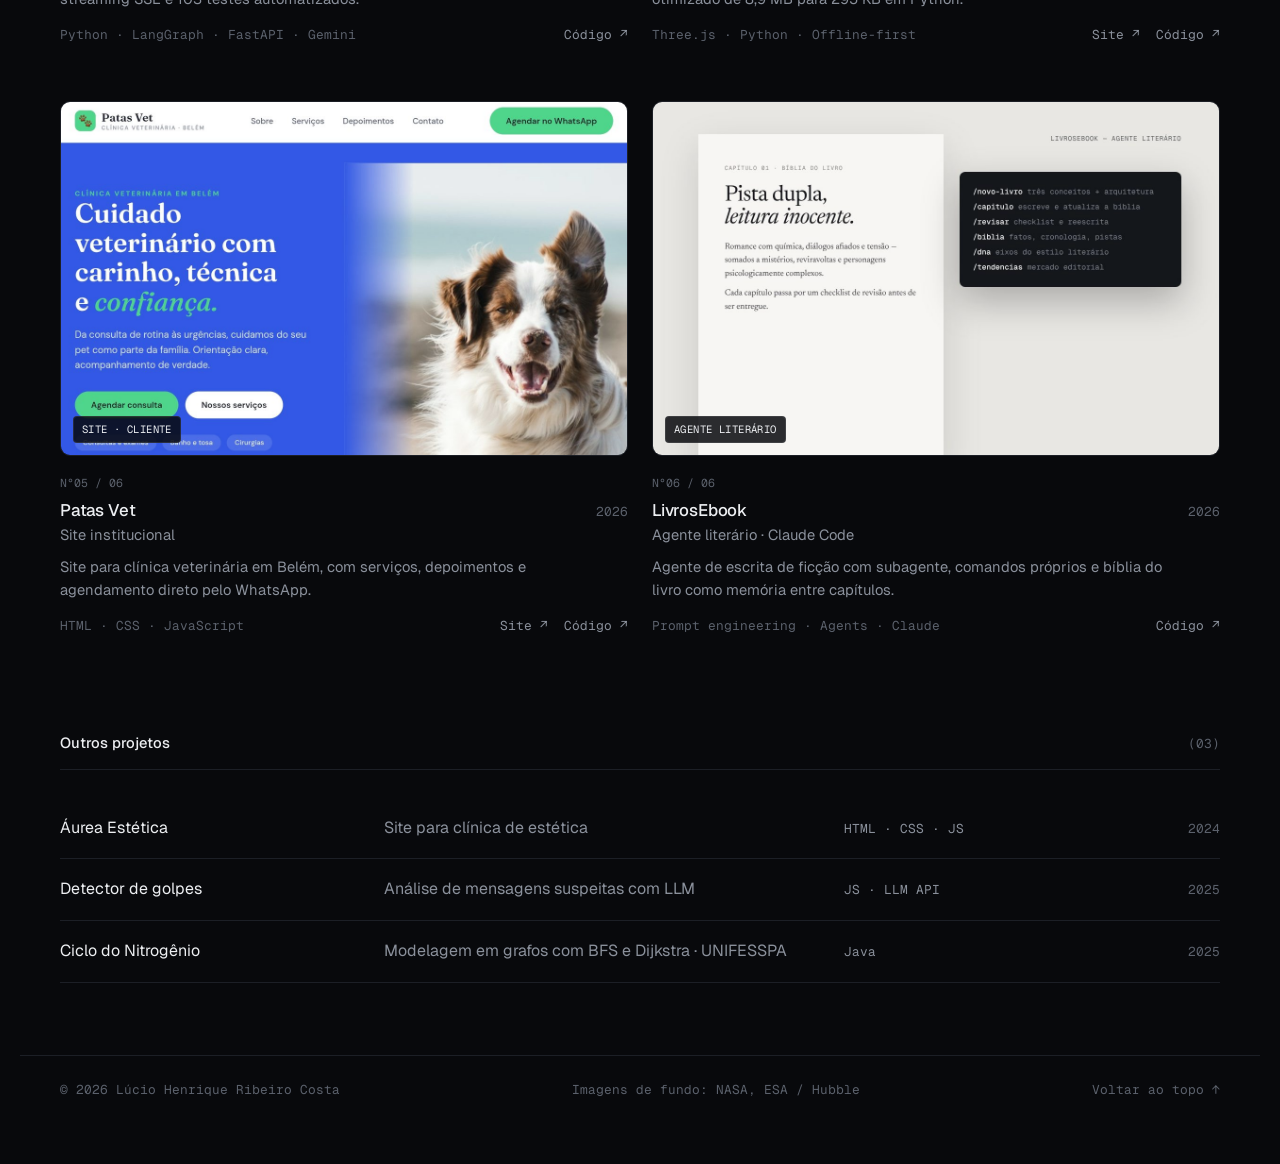
==== commit f6d26f6a: "Pré-visualização do link com imagem para LinkedIn e WhatsApp og:image com endereço completo (capa 12" ====
--- a/projetos.html
+++ b/projetos.html
@@ -5,9 +5,14 @@
   <meta name="viewport" content="width=device-width, initial-scale=1" />
   <title>Todos os projetos — Lúcio Costa</title>
   <meta name="description" content="Todos os projetos de Lúcio Costa: sites, e-commerce, agentes de IA e projetos acadêmicos." />
-  <meta property="og:title" content="Lúcio Costa — Desenvolvedor Web & IA" />
+  <meta property="og:title" content="Todos os projetos — Lúcio Costa" />
   <meta property="og:description" content="Produtos web com IA, de lojas virtuais a agentes inteligentes." />
-  <meta property="og:image" content="assets/projects/luricos.jpg" />
+  <meta property="og:type" content="website" />
+  <meta property="og:url" content="https://luciocosta1302.github.io/Portif-lio-/projetos.html" />
+  <meta property="og:image" content="https://luciocosta1302.github.io/Portif-lio-/assets/og-image.png" />
+  <meta property="og:image:width" content="1200" />
+  <meta property="og:image:height" content="627" />
+  <meta name="twitter:card" content="summary_large_image" />
   <meta name="theme-color" content="#08090c" />
   <link rel="icon" href="assets/favicon.svg" type="image/svg+xml" />
   <link rel="apple-touch-icon" href="assets/apple-touch-icon.png" />
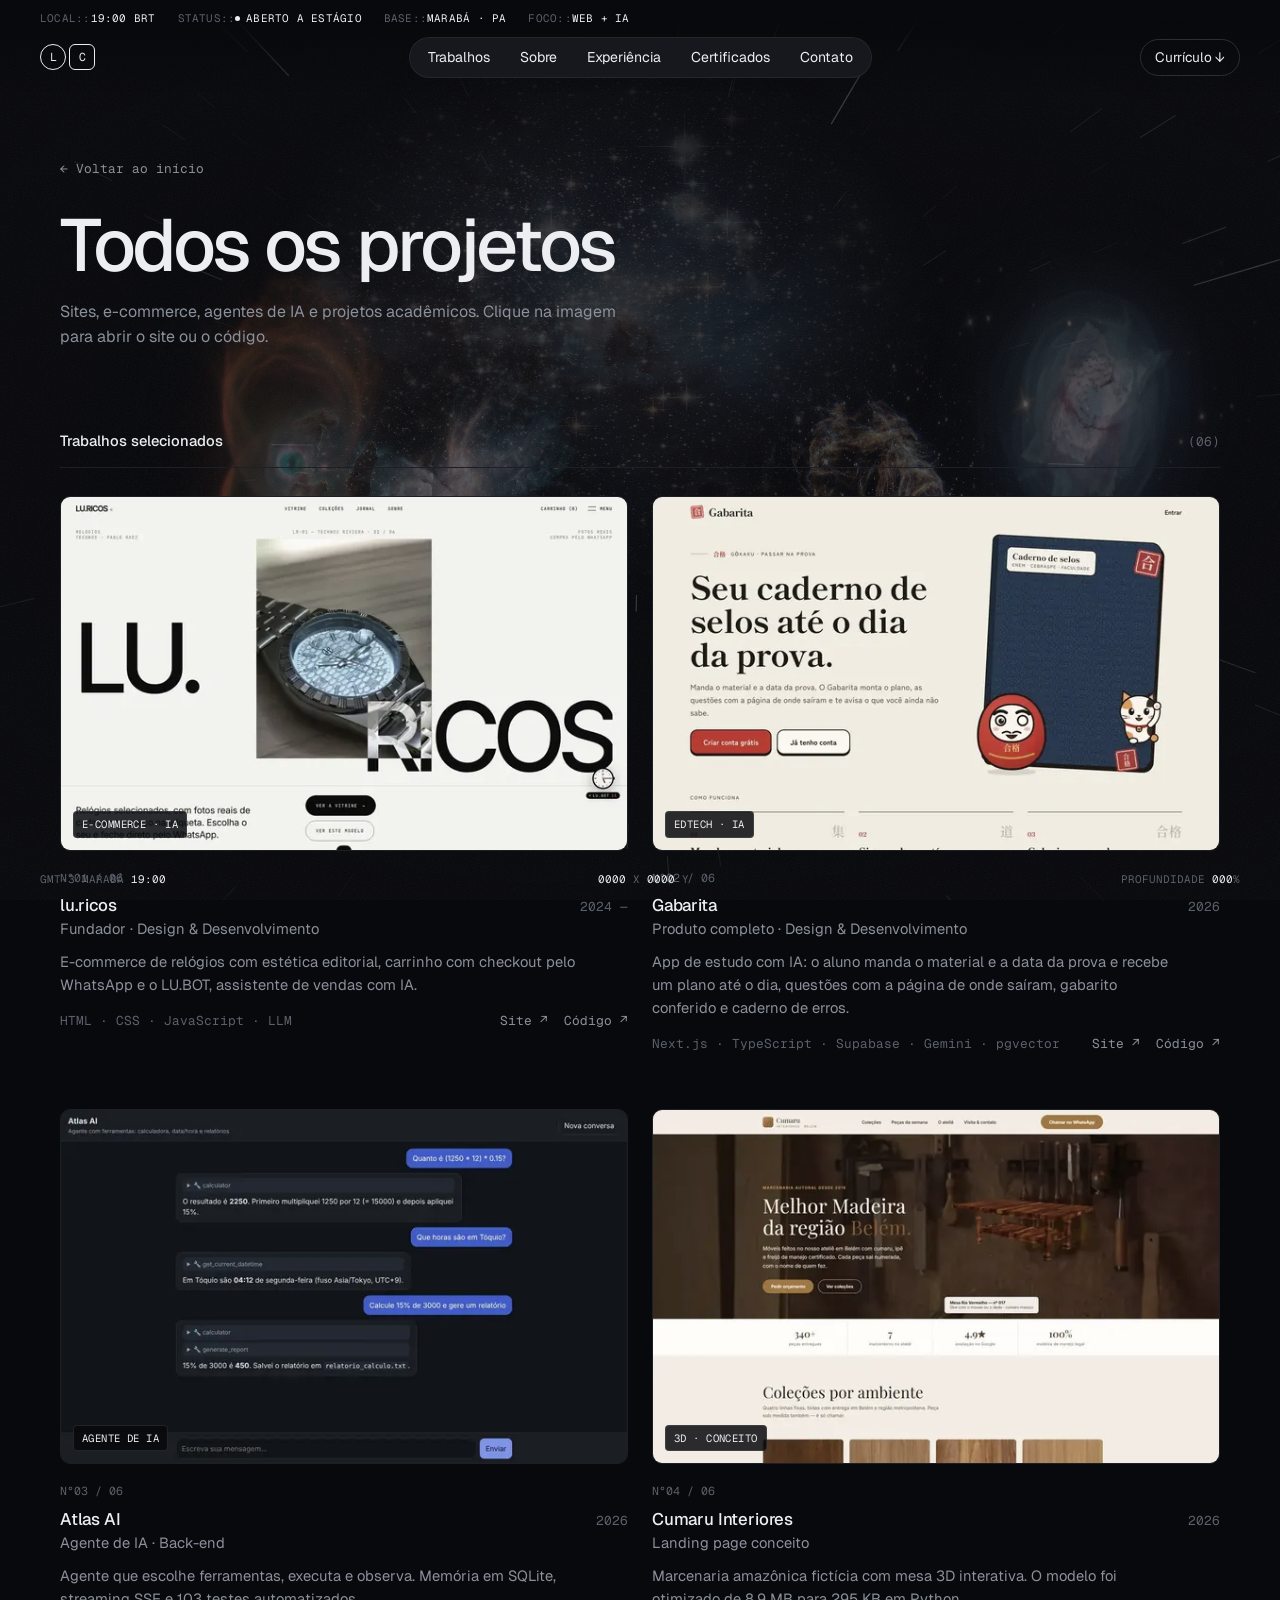
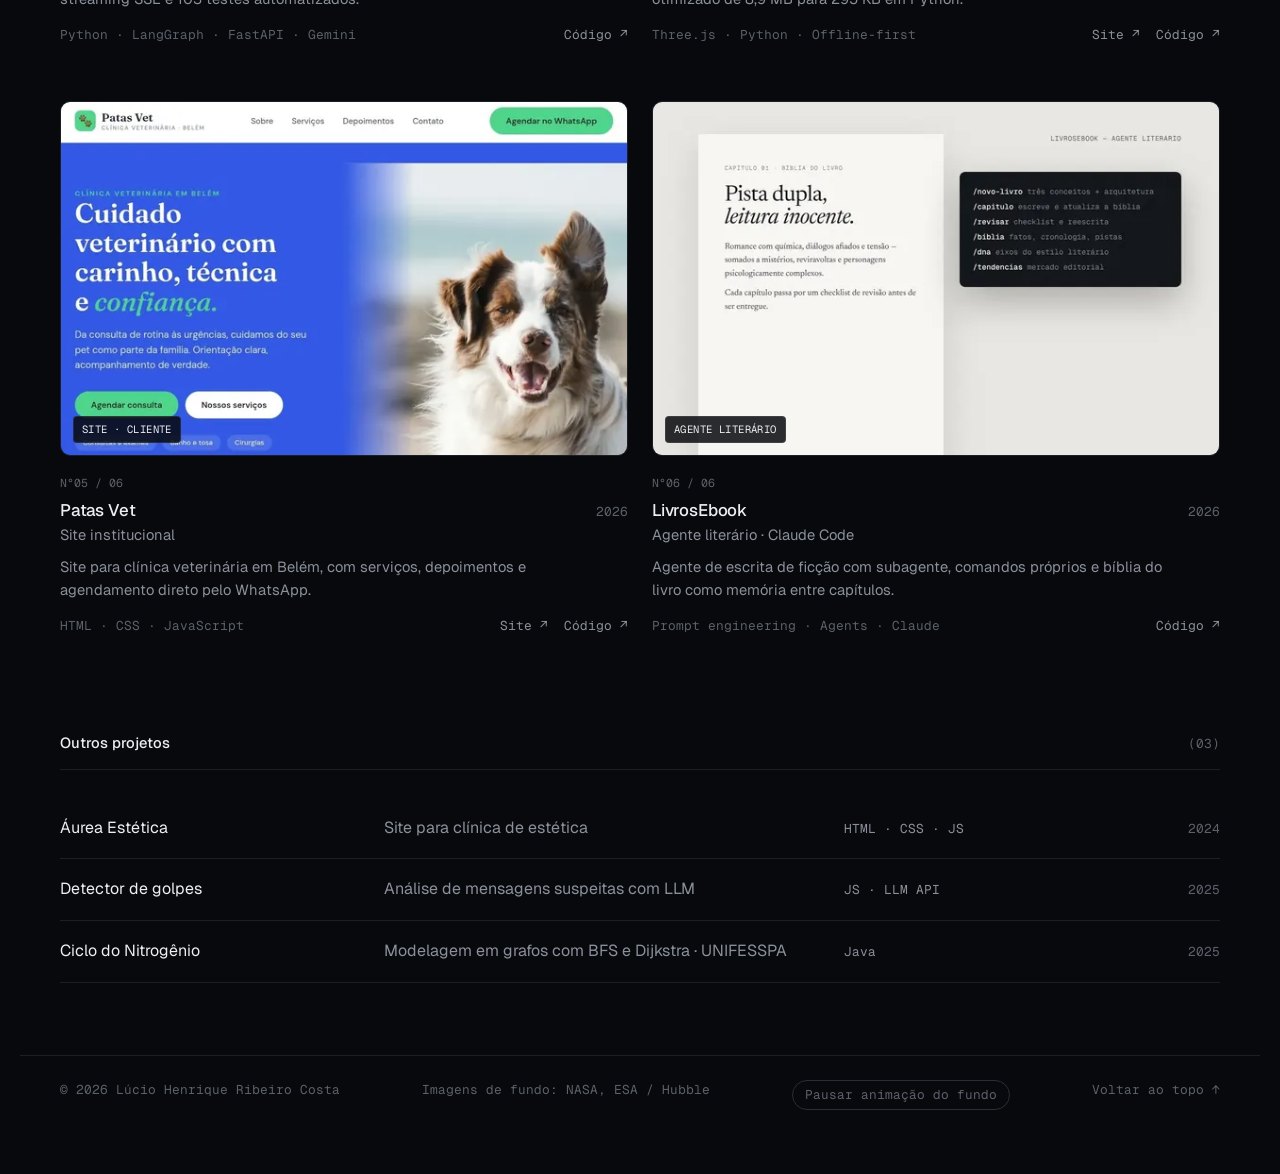
==== commit 50377dd5: "Skills de design no projeto e site mais leve e acessível Instala no escopo do projeto (.claude/skill" ====
--- a/projetos.html
+++ b/projetos.html
@@ -19,9 +19,10 @@
   <link rel="preconnect" href="https://fonts.googleapis.com" />
   <link rel="preconnect" href="https://fonts.gstatic.com" crossorigin />
   <link href="https://fonts.googleapis.com/css2?family=Geist:wght@400;500;600&family=Geist+Mono:wght@400;500&display=swap" rel="stylesheet" />
-  <link rel="stylesheet" href="style.css?v=20261117-1" />
+  <link rel="stylesheet" href="style.css?v=20261119-3" />
 </head>
 <body>
+  <a class="skip" href="#topo">Pular para o conteúdo</a>
   <div class="sky" aria-hidden="true">
     <canvas id="stars"></canvas>
     <div class="space" id="space"></div>
@@ -37,7 +38,7 @@
       <span class="hide-sm"><i>FOCO::</i><b>WEB + IA</b></span>
     </div>
     <div class="top-row">
-      <a href="index.html" class="brand" aria-label="Lúcio Costa, início"><span>L</span><span>C</span></a>
+      <a href="index.html" class="brand" translate="no" aria-label="Lúcio Costa, início"><span>L</span><span>C</span></a>
       <nav class="nav" aria-label="Principal">
         <a href="index.html#trabalhos" data-roll="Trabalhos">Trabalhos</a>
         <a href="index.html#sobre" data-roll="Sobre">Sobre</a>
@@ -75,13 +76,14 @@
   <footer class="wrap footer mono">
     <span>© <span id="year"></span> Lúcio Henrique Ribeiro Costa</span>
     <span>Imagens de fundo: NASA, ESA / Hubble</span>
+    <button class="motion-toggle" type="button" aria-pressed="false">Pausar animação do fundo</button>
     <a href="#topo">Voltar ao topo ↑</a>
   </footer>
 
   <div class="cursor mono" aria-hidden="true">Ver projeto ↗</div>
 
-  <script src="icons.js?v=20261117-1"></script>
-  <script src="data.js?v=20261117-1"></script>
-  <script src="script.js?v=20261117-1"></script>
+  <script src="icons.js?v=20261119-3"></script>
+  <script src="data.js?v=20261119-3"></script>
+  <script src="script.js?v=20261119-3"></script>
 </body>
 </html>
--- a/style.css
+++ b/style.css
@@ -14,7 +14,8 @@
 }
 
 * { box-sizing: border-box; margin: 0; padding: 0; }
-html { scroll-behavior: smooth; overflow-x: clip; }
+html { scroll-behavior: smooth; overflow-x: clip; color-scheme: dark; scroll-padding-top: 104px; }
+a, button { touch-action: manipulation; -webkit-tap-highlight-color: transparent; }
 body {
   background: var(--bg);
   color: var(--text);
@@ -31,6 +32,12 @@
 ::selection { background: var(--text); color: var(--bg); }
 :focus-visible { outline: 1px solid var(--text); outline-offset: 4px; border-radius: 4px; }
 
+.skip {
+  position: fixed; left: max(16px, env(safe-area-inset-left, 0px)); top: calc(env(safe-area-inset-top, 0px) + 12px); z-index: 100;
+  padding: 10px 16px; border-radius: 999px; background: var(--text); color: var(--bg); font-weight: 500;
+  transform: translateY(-160%); transition: transform 0.2s var(--ease);
+}
+.skip:focus-visible { transform: none; }
 .mono { font-family: var(--mono); font-size: 0.8rem; letter-spacing: 0; }
 .muted { color: var(--muted); }
 .wrap { width: 100%; max-width: var(--wrap); margin: 0 auto; padding-left: var(--pad); padding-right: var(--pad); }
@@ -56,7 +63,7 @@
 /* ---------- Topo (HUD + navegação em pílula) ---------- */
 .top {
   position: sticky; top: 0; z-index: 40;
-  padding: 10px var(--pad) 14px;
+  padding: calc(10px + env(safe-area-inset-top, 0px)) max(var(--pad), env(safe-area-inset-right, 0px)) 14px max(var(--pad), env(safe-area-inset-left, 0px));
   background: linear-gradient(var(--bg) 20%, rgba(8, 9, 12, 0));
   transition: background 0.3s;
 }
@@ -108,7 +115,8 @@
 /* Rodapé HUD fixo: relógio, posição do cursor, profundidade do scroll */
 .hud-foot {
   position: fixed; left: 0; right: 0; bottom: 0; z-index: 30; pointer-events: none;
-  display: flex; justify-content: space-between; padding: 12px var(--pad);
+  display: flex; justify-content: space-between;
+  padding: 12px max(var(--pad), env(safe-area-inset-right, 0px)) calc(12px + env(safe-area-inset-bottom, 0px)) max(var(--pad), env(safe-area-inset-left, 0px));
   font-size: 0.68rem; color: var(--dim);
 }
 .hud-foot b { font-variant-numeric: tabular-nums; }
@@ -116,7 +124,7 @@
 /* Grão de filme */
 .grain {
   position: absolute; inset: -10%; opacity: 0.06; pointer-events: none; will-change: transform;
-  background-image: url("data:image/svg+xml,%3Csvg xmlns='http://www.w3.org/2000/svg' width='160' height='160'%3E%3Cfilter id='n'%3E%3CfeTurbulence type='fractalNoise' baseFrequency='.85' numOctaves='2' stitchTiles='stitch'/%3E%3C/filter%3E%3Crect width='100%25' height='100%25' filter='url(%23n)'/%3E%3C/svg%3E");
+  background-image: url("data:image/svg+xml,%3Csvg xmlns='http://www.w3.org/2000/svg' width='160' height='160'%3E%3Cfilter id='n'%3E%3CfeTurbulence type='fractalNoise' baseFrequency='.85' numOctaves='2' stitchTiles='stitch'/%3E%3C/filter%3E%3Crect width='100%25' height='100%25' filter='url%28%23n%29'/%3E%3C/svg%3E");
   animation: grain-jump 0.9s steps(6) infinite;
 }
 @keyframes grain-jump {
@@ -402,7 +410,8 @@
   .nav {
     position: fixed; inset: 84px 0 auto 0; flex-direction: column; gap: 0; padding: 8px var(--pad) 20px; border-radius: 0;
     background: rgba(8, 9, 12, 0.96); border: 0; border-bottom: 1px solid var(--line);
-    opacity: 0; pointer-events: none; transform: translateY(-8px); transition: 0.25s var(--ease);
+    opacity: 0; pointer-events: none; transform: translateY(-8px); transition: opacity 0.25s var(--ease), transform 0.25s var(--ease);
+    max-height: calc(100svh - 84px); overflow-y: auto; overscroll-behavior: contain;
   }
   .nav a { padding: 14px 0; border-radius: 0; border-bottom: 1px solid var(--line); font-size: 1.05rem; color: var(--text); }
   .intro { grid-template-columns: 1fr 1fr; }
@@ -461,3 +470,14 @@
   .reveal { opacity: 1; transform: none; }
   html { scroll-behavior: auto; }
 }
+
+/* ---------- Ajustes de acessibilidade e conforto ---------- */
+h2, .sc-title, .contact-title, .m-big, .page-title { text-wrap: balance; }
+p { text-wrap: pretty; }
+.motion-toggle {
+  font: inherit; color: var(--dim); background: none; border: 1px solid var(--line-2); border-radius: 999px;
+  padding: 4px 12px; cursor: pointer; transition: color 0.2s, border-color 0.2s;
+}
+.motion-toggle:hover { color: var(--text); border-color: var(--text); }
+/* fundo pausado: estrelas, grão e imagens param onde estão */
+.bg-paused .grain, .bg-paused .status i, .bg-paused .hud-bar span:nth-child(2) b::before { animation-play-state: paused; }
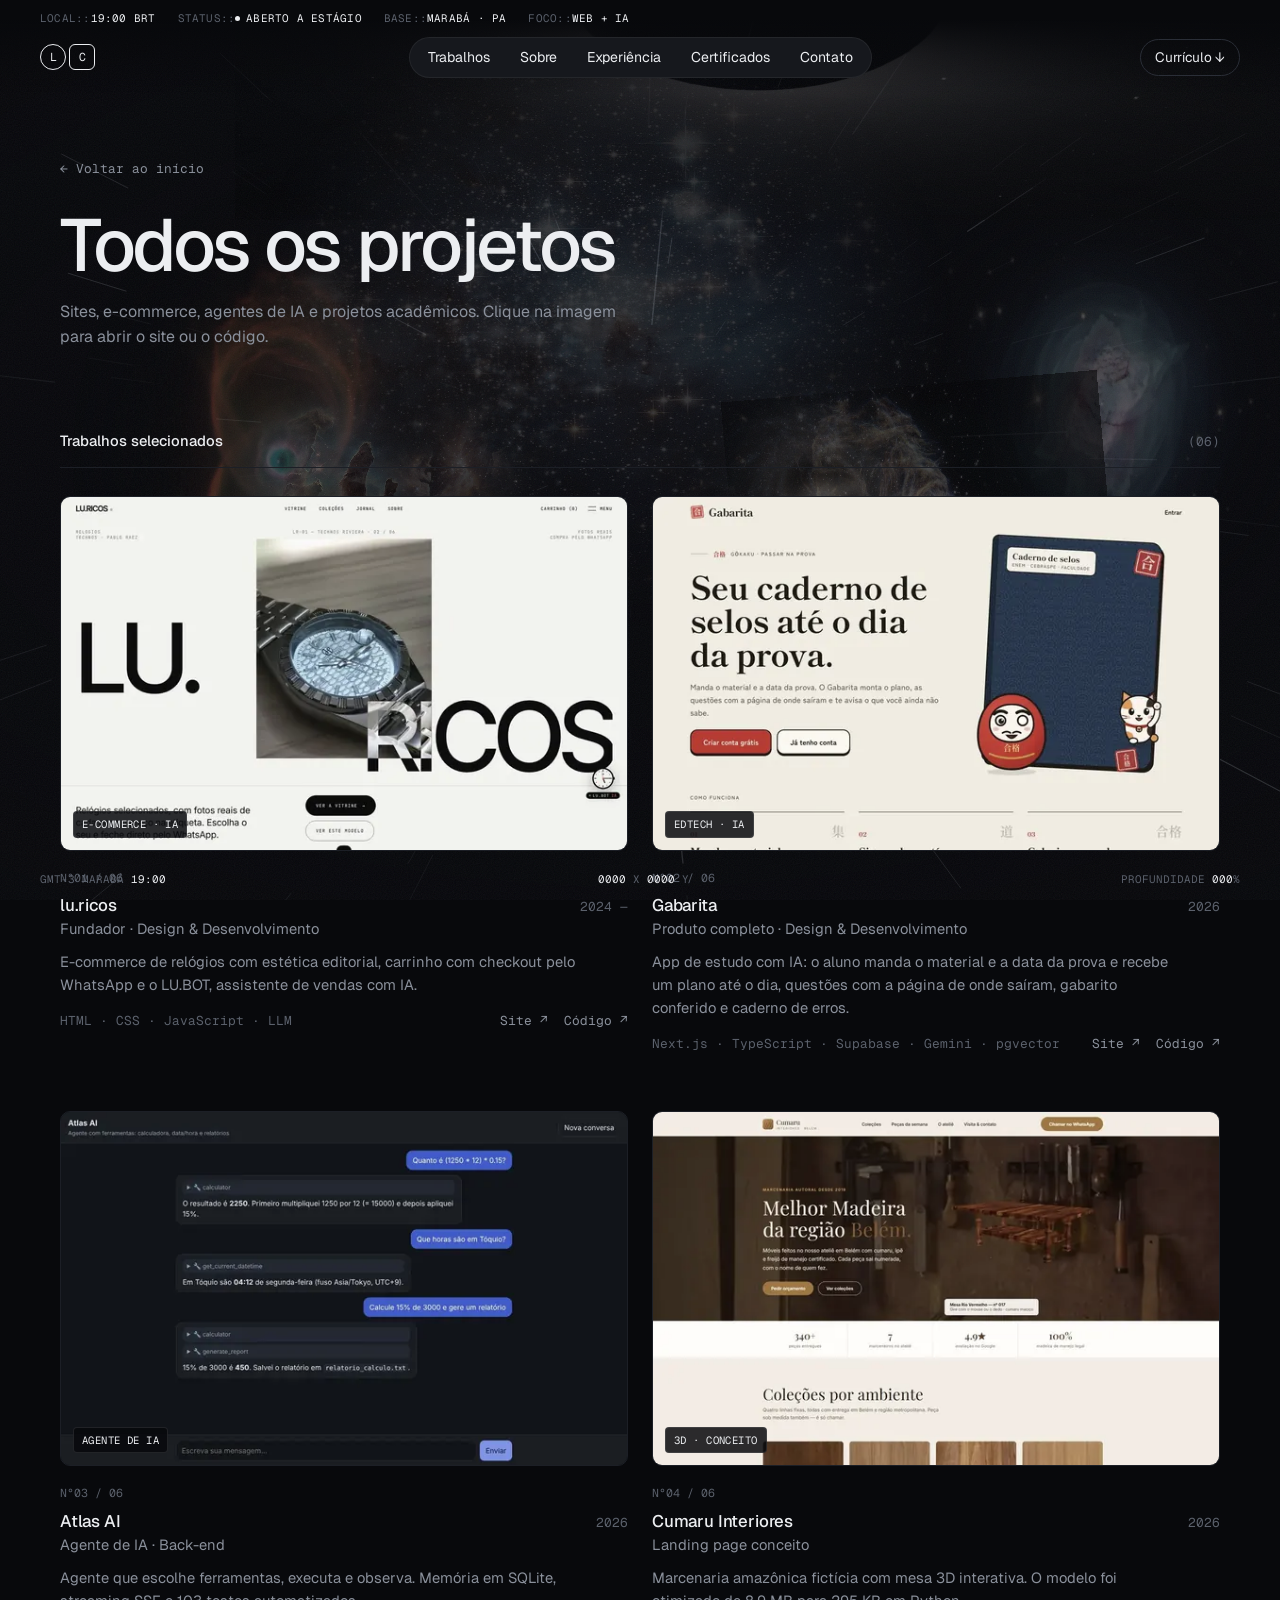
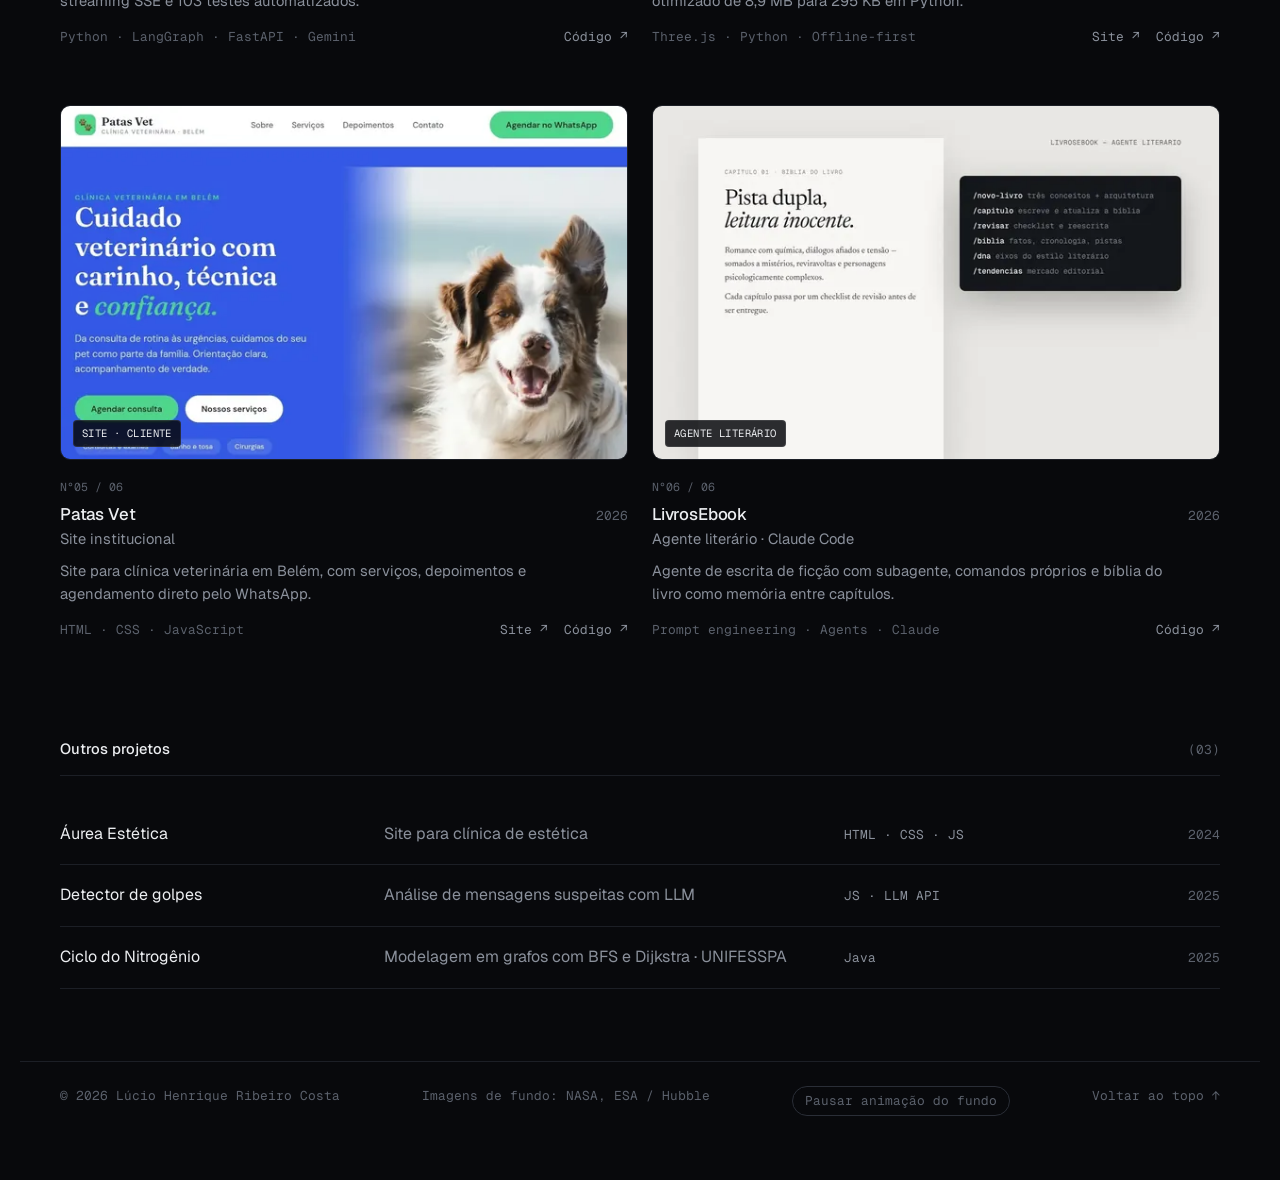
==== commit 36dd788a: "Visual: altímetro, aberturas de seção, foto como visor e contato em destaque - Altímetro lateral (de" ====
--- a/projetos.html
+++ b/projetos.html
@@ -19,7 +19,7 @@
   <link rel="preconnect" href="https://fonts.googleapis.com" />
   <link rel="preconnect" href="https://fonts.gstatic.com" crossorigin />
   <link href="https://fonts.googleapis.com/css2?family=Geist:wght@400;500;600&family=Geist+Mono:wght@400;500&display=swap" rel="stylesheet" />
-  <link rel="stylesheet" href="style.css?v=20261119-3" />
+  <link rel="stylesheet" href="style.css?v=20261119-4" />
 </head>
 <body>
   <a class="skip" href="#topo">Pular para o conteúdo</a>
@@ -82,8 +82,8 @@
 
   <div class="cursor mono" aria-hidden="true">Ver projeto ↗</div>
 
-  <script src="icons.js?v=20261119-3"></script>
-  <script src="data.js?v=20261119-3"></script>
-  <script src="script.js?v=20261119-3"></script>
+  <script src="icons.js?v=20261119-4"></script>
+  <script src="data.js?v=20261119-4"></script>
+  <script src="script.js?v=20261119-4"></script>
 </body>
 </html>
--- a/style.css
+++ b/style.css
@@ -481,3 +481,109 @@
 .motion-toggle:hover { color: var(--text); border-color: var(--text); }
 /* fundo pausado: estrelas, grão e imagens param onde estão */
 .bg-paused .grain, .bg-paused .status i, .bg-paused .hud-bar span:nth-child(2) b::before { animation-play-state: paused; }
+
+
+/* =========================================================
+   DEMONSTRAÇÃO DE VISUAL
+   ========================================================= */
+
+/* Aberturas de seção: índice real da página + título display */
+.opener {
+  display: grid; grid-template-columns: 1fr auto; align-items: end; gap: 10px 24px;
+  padding-bottom: 22px; margin-bottom: 44px; border-bottom: 1px solid var(--line);
+}
+.op-idx { grid-column: 1 / -1; color: var(--dim); font-size: 0.75rem; letter-spacing: 0.04em; }
+.op-title {
+  font-size: clamp(2.8rem, 8vw, 6.4rem); font-weight: 500; letter-spacing: -0.05em; line-height: 0.92;
+  grid-column: 1;
+}
+.op-sub { grid-column: 1; color: var(--muted); font-size: 1rem; max-width: 46ch; }
+.op-link { grid-column: 2; grid-row: 2 / 4; align-self: end; color: var(--text); padding: 9px 16px; border: 1px solid var(--line-2); border-radius: 999px; transition: background 0.2s, color 0.2s; }
+.op-link:hover { background: var(--text); color: var(--bg); }
+.showcase .opener { margin-bottom: 0; }
+
+/* Foto do topo como visor de câmera */
+.hero-photo { overflow: visible; border: 0; background: none; }
+.hero-photo img { border-radius: 6px; }
+.hero-photo .vf {
+  position: absolute; inset: -10px; pointer-events: none;
+  --c: rgba(236, 238, 241, 0.75); --l: 18px;
+  background:
+    linear-gradient(var(--c), var(--c)) top left / var(--l) 1px no-repeat,
+    linear-gradient(var(--c), var(--c)) top left / 1px var(--l) no-repeat,
+    linear-gradient(var(--c), var(--c)) top right / var(--l) 1px no-repeat,
+    linear-gradient(var(--c), var(--c)) top right / 1px var(--l) no-repeat,
+    linear-gradient(var(--c), var(--c)) bottom left / var(--l) 1px no-repeat,
+    linear-gradient(var(--c), var(--c)) bottom left / 1px var(--l) no-repeat,
+    linear-gradient(var(--c), var(--c)) bottom right / var(--l) 1px no-repeat,
+    linear-gradient(var(--c), var(--c)) bottom right / 1px var(--l) no-repeat;
+}
+.vf-top {
+  position: absolute; left: 10px; top: 10px; display: inline-flex; align-items: center; gap: 6px;
+  font-size: 0.6rem; letter-spacing: 0.06em; color: var(--text); padding: 3px 7px; border-radius: 4px; background: rgba(8, 9, 12, 0.7);
+}
+.vf-top i { width: 5px; height: 5px; border-radius: 50%; background: #ff5a4f; animation: hud-pulse 1.6s infinite; }
+.hero-photo figcaption { border-radius: 0 0 6px 6px; }
+
+/* Título do topo: as palavras sobem uma a uma */
+.hero-title .w { display: inline-block; overflow: hidden; vertical-align: top; padding-bottom: 0.08em; margin-bottom: -0.08em; }
+.hero-title .w > span { display: inline-block; transform: translateY(105%); animation: word-up 0.9s var(--ease) forwards; animation-delay: calc(var(--i) * 45ms + 150ms); }
+@keyframes word-up { to { transform: none; } }
+
+/* Vitrine: projeto ativo iluminado, título maior */
+.sc-card { transition: box-shadow 0.6s var(--ease); }
+.sc-card.is-active { box-shadow: 0 0 0 1px rgba(255, 255, 255, 0.14), 0 60px 120px -40px rgba(140, 170, 255, 0.45); }
+.sc-title { font-size: clamp(2rem, 4.6vw, 3.6rem); letter-spacing: -0.04em; }
+
+/* Contato: o e-mail é o protagonista */
+.contact .op-idx { margin-bottom: 26px; }
+.contact-title { font-size: clamp(1.5rem, 3vw, 2.4rem); max-width: 22ch; }
+.mail { margin-top: 28px; }
+.mail-big {
+  font-size: clamp(2rem, 7.4vw, 6.2rem); font-weight: 500; letter-spacing: -0.045em; line-height: 1;
+  border-bottom: 0; padding-bottom: 0.08em;
+  background: linear-gradient(currentColor, currentColor) left bottom / 0% 2px no-repeat;
+  transition: background-size 0.5s var(--ease);
+}
+.mail-big:hover { background-size: 100% 2px; }
+
+/* Links de texto: sublinhado que se desenha */
+.hero-meta a, .socials a, .p-links a, .footer a {
+  background: linear-gradient(currentColor, currentColor) left bottom / 0% 1px no-repeat;
+  transition: background-size 0.35s var(--ease), color 0.2s; padding-bottom: 2px;
+}
+.hero-meta a:hover, .socials a:hover, .p-links a:hover, .footer a:hover { background-size: 100% 1px; }
+
+/* Altímetro: régua fixa com a posição na "viagem" */
+.altimeter { display: none; }
+@media (min-width: 1180px) {
+  .altimeter {
+    display: block; position: fixed; z-index: 35; left: max(22px, env(safe-area-inset-left, 0px)); top: 50%;
+    height: 56vh; width: 70px; transform: translateY(-50%); font-size: 0.62rem; letter-spacing: 0.05em;
+  }
+  .alt-line { position: absolute; left: 0; top: 0; bottom: 0; width: 1px; background: var(--line-2); }
+  .alt-fill { position: absolute; left: 0; top: 0; width: 1px; height: 0; background: var(--text); }
+  .alt-mark { position: absolute; left: -3px; width: 7px; height: 1px; background: var(--text); transform: translateY(-0.5px); }
+  .alt-mark::after { content: ""; position: absolute; left: -2px; top: -3px; width: 11px; height: 7px; border: 1px solid var(--text); border-radius: 2px; }
+  .alt-stop {
+    position: absolute; left: 0; display: flex; align-items: center; gap: 8px; color: var(--dim);
+    transform: translateY(-50%); white-space: nowrap; padding: 4px 0;
+  }
+  .alt-stop::before { content: ""; width: 6px; height: 1px; background: currentColor; }
+  .alt-stop span { opacity: 0; transform: translateX(-4px); transition: opacity 0.25s, transform 0.25s var(--ease); }
+  .altimeter:hover .alt-stop span, .alt-stop.on span, .alt-stop:focus-visible span { opacity: 1; transform: none; }
+  .alt-stop.on { color: var(--text); }
+  .alt-depth { position: absolute; left: 0; bottom: -28px; color: var(--dim); font-variant-numeric: tabular-nums; }
+}
+
+@media (max-width: 680px) {
+  .opener { grid-template-columns: 1fr; margin-bottom: 32px; }
+  .op-link { grid-column: 1; grid-row: auto; justify-self: start; }
+  .hero-photo .vf { inset: -6px; --l: 12px; }
+  .vf-top { display: none; }
+}
+@media (prefers-reduced-motion: reduce) {
+  .hero-title .w > span { transform: none; animation: none; }
+}
+
+.ph-clip { display: block; width: 100%; height: 100%; overflow: hidden; border-radius: 6px; }
